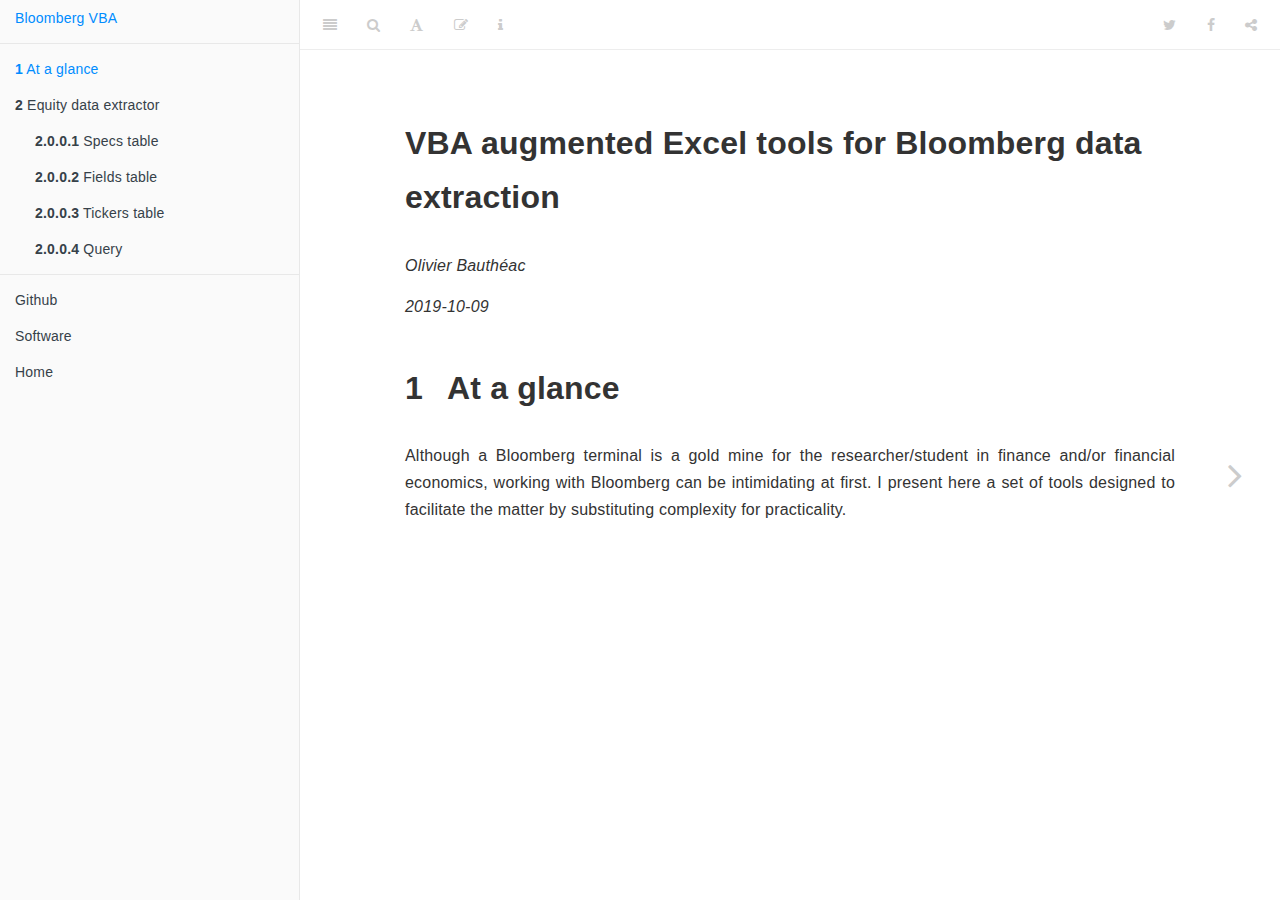
==== _book/index.html @ 390af97b "equity data extractor" ====
<!DOCTYPE html>
<html xmlns="http://www.w3.org/1999/xhtml" lang="" xml:lang="">
<head>

  <meta charset="utf-8" />
  <meta http-equiv="X-UA-Compatible" content="IE=edge" />
  <title>VBA augmented Excel tools for Bloomberg data extraction</title>
  <meta name="description" content="fintech" />
  <meta name="generator" content="bookdown 0.14 and GitBook 2.6.7" />

  <meta property="og:title" content="VBA augmented Excel tools for Bloomberg data extraction" />
  <meta property="og:type" content="book" />
  
  
  <meta property="og:description" content="fintech" />
  <meta name="github-repo" content="bautheac/BloombergVBA" />

  <meta name="twitter:card" content="summary" />
  <meta name="twitter:title" content="VBA augmented Excel tools for Bloomberg data extraction" />
  
  <meta name="twitter:description" content="fintech" />
  

<meta name="author" content="Olivier Bauthéac" />


<meta name="date" content="2019-10-09" />

  <meta name="viewport" content="width=device-width, initial-scale=1" />
  <meta name="apple-mobile-web-app-capable" content="yes" />
  <meta name="apple-mobile-web-app-status-bar-style" content="black" />
  
  

<link rel="next" href="equity-data-extractor.html"/>
<script src="book_assets/jquery-2.2.3/jquery.min.js"></script>
<link href="book_assets/gitbook-2.6.7/css/style.css" rel="stylesheet" />
<link href="book_assets/gitbook-2.6.7/css/plugin-table.css" rel="stylesheet" />
<link href="book_assets/gitbook-2.6.7/css/plugin-bookdown.css" rel="stylesheet" />
<link href="book_assets/gitbook-2.6.7/css/plugin-highlight.css" rel="stylesheet" />
<link href="book_assets/gitbook-2.6.7/css/plugin-search.css" rel="stylesheet" />
<link href="book_assets/gitbook-2.6.7/css/plugin-fontsettings.css" rel="stylesheet" />
<link href="book_assets/gitbook-2.6.7/css/plugin-clipboard.css" rel="stylesheet" />












<link rel="stylesheet" href="style.css" type="text/css" />
</head>

<body>



  <div class="book without-animation with-summary font-size-2 font-family-1" data-basepath=".">

    <div class="book-summary">
      <nav role="navigation">

<ul class="summary">
<li><a href="./">Bloomberg VBA</a></li>

<li class="divider"></li>
<li class="chapter" data-level="1" data-path="index.html"><a href="index.html"><i class="fa fa-check"></i><b>1</b> At a glance</a></li>
<li class="chapter" data-level="2" data-path="equity-data-extractor.html"><a href="equity-data-extractor.html"><i class="fa fa-check"></i><b>2</b> Equity data extractor</a><ul>
<li class="chapter" data-level="2.0.0.1" data-path="equity-data-extractor.html"><a href="equity-data-extractor.html#specs-table"><i class="fa fa-check"></i><b>2.0.0.1</b> Specs table</a></li>
<li class="chapter" data-level="2.0.0.2" data-path="equity-data-extractor.html"><a href="equity-data-extractor.html#fields-table"><i class="fa fa-check"></i><b>2.0.0.2</b> Fields table</a></li>
<li class="chapter" data-level="2.0.0.3" data-path="equity-data-extractor.html"><a href="equity-data-extractor.html#tickers-table"><i class="fa fa-check"></i><b>2.0.0.3</b> Tickers table</a></li>
<li class="chapter" data-level="2.0.0.4" data-path="equity-data-extractor.html"><a href="equity-data-extractor.html#query"><i class="fa fa-check"></i><b>2.0.0.4</b> Query</a></li>
</ul></li>
<li class="divider"></li>
<li><a href="https://github.com/bautheac/BloombergVBA">Github</a></li>
<li><a href="http://bautheac.com/software.html">Software</a></li>
<li><a href="http://bautheac.com/index.html">Home</a></li>

</ul>

      </nav>
    </div>

    <div class="book-body">
      <div class="body-inner">
        <div class="book-header" role="navigation">
          <h1>
            <i class="fa fa-circle-o-notch fa-spin"></i><a href="./">VBA augmented Excel tools for Bloomberg data extraction</a>
          </h1>
        </div>

        <div class="page-wrapper" tabindex="-1" role="main">
          <div class="page-inner">

            <section class="normal" id="section-">
<div id="header">
<h1 class="title">VBA augmented Excel tools for Bloomberg data extraction</h1>
<p class="author"><em>Olivier Bauthéac</em></p>
<p class="date"><em>2019-10-09</em></p>
</div>
<div id="at-a-glance" class="section level1">
<h1><span class="header-section-number">1</span> At a glance</h1>
<p>Although a Bloomberg terminal is a gold mine for the researcher/student in finance and/or financial economics, working with Bloomberg can be intimidating at first. I present here a set of tools designed to facilitate the matter by substituting complexity for practicality.</p>

</div>
<div id="disqus_thread"></div>
<script>
(function() { // DON'T EDIT BELOW THIS LINE
var d = document, s = d.createElement('script');
s.src = '//bautheac.disqus.com/embed.js';
s.setAttribute('data-timestamp', +new Date());
(d.head || d.body).appendChild(s);
})();
</script>
<noscript>Please enable JavaScript to view the
<a href="https://disqus.com/?ref_noscript">
  comments powered by Disqus.</a></noscript>
            </section>

          </div>
        </div>
      </div>

<a href="equity-data-extractor.html" class="navigation navigation-next navigation-unique" aria-label="Next page"><i class="fa fa-angle-right"></i></a>
    </div>
  </div>
<script src="book_assets/gitbook-2.6.7/js/app.min.js"></script>
<script src="book_assets/gitbook-2.6.7/js/lunr.js"></script>
<script src="book_assets/gitbook-2.6.7/js/clipboard.min.js"></script>
<script src="book_assets/gitbook-2.6.7/js/plugin-search.js"></script>
<script src="book_assets/gitbook-2.6.7/js/plugin-sharing.js"></script>
<script src="book_assets/gitbook-2.6.7/js/plugin-fontsettings.js"></script>
<script src="book_assets/gitbook-2.6.7/js/plugin-bookdown.js"></script>
<script src="book_assets/gitbook-2.6.7/js/jquery.highlight.js"></script>
<script src="book_assets/gitbook-2.6.7/js/plugin-clipboard.js"></script>
<script>
gitbook.require(["gitbook"], function(gitbook) {
gitbook.start({
"sharing": {
"github": false,
"facebook": true,
"twitter": true,
"google": false,
"linkedin": false,
"weibo": false,
"instapaper": false,
"vk": false,
"all": ["facebook", "google", "twitter", "linkedin", "weibo", "instapaper"]
},
"fontsettings": {
"theme": "white",
"family": "sans",
"size": 2
},
"edit": {
"link": "https://github.com/bautheac/MLWorkshop/edit/master/index.rmd",
"text": "Edit"
},
"history": {
"link": null,
"text": null
},
"download": null,
"toc": {
"collapse": "subsection"
}
});
});
</script>

</body>

</html>
---- _book/book_assets/gitbook-2.6.7/css/style.css ----
/*! normalize.css v2.1.0 | MIT License | git.io/normalize */img,legend{border:0}*,.fa{-webkit-font-smoothing:antialiased}.fa-ul>li,sub,sup{position:relative}.book .book-body .page-wrapper .page-inner section.normal hr:after,.book-langs-index .inner .languages:after,.buttons:after,.dropdown-menu .buttons:after{clear:both}body,html{-ms-text-size-adjust:100%;-webkit-text-size-adjust:100%}article,aside,details,figcaption,figure,footer,header,hgroup,main,nav,section,summary{display:block}audio,canvas,video{display:inline-block}.hidden,[hidden]{display:none}audio:not([controls]){display:none;height:0}html{font-family:sans-serif}body,figure{margin:0}a:focus{outline:dotted thin}a:active,a:hover{outline:0}h1{font-size:2em;margin:.67em 0}abbr[title]{border-bottom:1px dotted}b,strong{font-weight:700}dfn{font-style:italic}hr{-moz-box-sizing:content-box;box-sizing:content-box;height:0}mark{background:#ff0;color:#000}code,kbd,pre,samp{font-family:monospace,serif;font-size:1em}pre{white-space:pre-wrap}q{quotes:"\201C" "\201D" "\2018" "\2019"}small{font-size:80%}sub,sup{font-size:75%;line-height:0;vertical-align:baseline}sup{top:-.5em}sub{bottom:-.25em}svg:not(:root){overflow:hidden}fieldset{border:1px solid silver;margin:0 2px;padding:.35em .625em .75em}legend{padding:0}button,input,select,textarea{font-family:inherit;font-size:100%;margin:0}button,input{line-height:normal}button,select{text-transform:none}button,html input[type=button],input[type=reset],input[type=submit]{-webkit-appearance:button;cursor:pointer}button[disabled],html input[disabled]{cursor:default}input[type=checkbox],input[type=radio]{box-sizing:border-box;padding:0}input[type=search]{-webkit-appearance:textfield;-moz-box-sizing:content-box;-webkit-box-sizing:content-box;box-sizing:content-box}input[type=search]::-webkit-search-cancel-button{margin-right:10px;}button::-moz-focus-inner,input::-moz-focus-inner{border:0;padding:0}textarea{overflow:auto;vertical-align:top}table{border-collapse:collapse;border-spacing:0}/*!
 * Preboot v2
 *
 * Open sourced under MIT license by @mdo.
 * Some variables and mixins from Bootstrap (Apache 2 license).
 */.link-inherit,.link-inherit:focus,.link-inherit:hover{color:inherit}.fa,.fa-stack{display:inline-block}/*!
 *  Font Awesome 4.1.0 by @davegandy - http://fontawesome.io - @fontawesome
 *  License - http://fontawesome.io/license (Font: SIL OFL 1.1, CSS: MIT License)
 */@font-face{font-family:FontAwesome;src:url(./fontawesome/fontawesome-webfont.ttf?v=4.1.0) format('truetype');font-weight:400;font-style:normal}.fa{font-family:FontAwesome;font-style:normal;font-weight:400;line-height:1;-moz-osx-font-smoothing:grayscale}.book .book-header,.book .book-summary{font-family:"Helvetica Neue",Helvetica,Arial,sans-serif}.fa-lg{font-size:1.33333333em;line-height:.75em;vertical-align:-15%}.fa-2x{font-size:2em}.fa-3x{font-size:3em}.fa-4x{font-size:4em}.fa-5x{font-size:5em}.fa-fw{width:1.28571429em;text-align:center}.fa-ul{padding-left:0;margin-left:2.14285714em;list-style-type:none}.fa-li{position:absolute;left:-2.14285714em;width:2.14285714em;top:.14285714em;text-align:center}.fa-li.fa-lg{left:-1.85714286em}.fa-border{padding:.2em .25em .15em;border:.08em solid #eee;border-radius:.1em}.pull-right{float:right}.pull-left{float:left}.fa.pull-left{margin-right:.3em}.fa.pull-right{margin-left:.3em}.fa-spin{-webkit-animation:spin 2s infinite linear;-moz-animation:spin 2s infinite linear;-o-animation:spin 2s infinite linear;animation:spin 2s infinite linear}@-moz-keyframes spin{0%{-moz-transform:rotate(0)}100%{-moz-transform:rotate(359deg)}}@-webkit-keyframes spin{0%{-webkit-transform:rotate(0)}100%{-webkit-transform:rotate(359deg)}}@-o-keyframes spin{0%{-o-transform:rotate(0)}100%{-o-transform:rotate(359deg)}}@keyframes spin{0%{-webkit-transform:rotate(0);transform:rotate(0)}100%{-webkit-transform:rotate(359deg);transform:rotate(359deg)}}.fa-rotate-90{filter:progid:DXImageTransform.Microsoft.BasicImage(rotation=1);-webkit-transform:rotate(90deg);-moz-transform:rotate(90deg);-ms-transform:rotate(90deg);-o-transform:rotate(90deg);transform:rotate(90deg)}.fa-rotate-180{filter:progid:DXImageTransform.Microsoft.BasicImage(rotation=2);-webkit-transform:rotate(180deg);-moz-transform:rotate(180deg);-ms-transform:rotate(180deg);-o-transform:rotate(180deg);transform:rotate(180deg)}.fa-rotate-270{filter:progid:DXImageTransform.Microsoft.BasicImage(rotation=3);-webkit-transform:rotate(270deg);-moz-transform:rotate(270deg);-ms-transform:rotate(270deg);-o-transform:rotate(270deg);transform:rotate(270deg)}.fa-flip-horizontal{filter:progid:DXImageTransform.Microsoft.BasicImage(rotation=0, mirror=1);-webkit-transform:scale(-1,1);-moz-transform:scale(-1,1);-ms-transform:scale(-1,1);-o-transform:scale(-1,1);transform:scale(-1,1)}.fa-flip-vertical{filter:progid:DXImageTransform.Microsoft.BasicImage(rotation=2, mirror=1);-webkit-transform:scale(1,-1);-moz-transform:scale(1,-1);-ms-transform:scale(1,-1);-o-transform:scale(1,-1);transform:scale(1,-1)}.fa-stack{position:relative;width:2em;height:2em;line-height:2em;vertical-align:middle}.fa-stack-1x,.fa-stack-2x{position:absolute;left:0;width:100%;text-align:center}.fa-stack-1x{line-height:inherit}.fa-stack-2x{font-size:2em}.fa-inverse{color:#fff}.fa-glass:before{content:"\f000"}.fa-music:before{content:"\f001"}.fa-search:before{content:"\f002"}.fa-envelope-o:before{content:"\f003"}.fa-heart:before{content:"\f004"}.fa-star:before{content:"\f005"}.fa-star-o:before{content:"\f006"}.fa-user:before{content:"\f007"}.fa-film:before{content:"\f008"}.fa-th-large:before{content:"\f009"}.fa-th:before{content:"\f00a"}.fa-th-list:before{content:"\f00b"}.fa-check:before{content:"\f00c"}.fa-times:before{content:"\f00d"}.fa-search-plus:before{content:"\f00e"}.fa-search-minus:before{content:"\f010"}.fa-power-off:before{content:"\f011"}.fa-signal:before{content:"\f012"}.fa-cog:before,.fa-gear:before{content:"\f013"}.fa-trash-o:before{content:"\f014"}.fa-home:before{content:"\f015"}.fa-file-o:before{content:"\f016"}.fa-clock-o:before{content:"\f017"}.fa-road:before{content:"\f018"}.fa-download:before{content:"\f019"}.fa-arrow-circle-o-down:before{content:"\f01a"}.fa-arrow-circle-o-up:before{content:"\f01b"}.fa-inbox:before{content:"\f01c"}.fa-play-circle-o:before{content:"\f01d"}.fa-repeat:before,.fa-rotate-right:before{content:"\f01e"}.fa-refresh:before{content:"\f021"}.fa-list-alt:before{content:"\f022"}.fa-lock:before{content:"\f023"}.fa-flag:before{content:"\f024"}.fa-headphones:before{content:"\f025"}.fa-volume-off:before{content:"\f026"}.fa-volume-down:before{content:"\f027"}.fa-volume-up:before{content:"\f028"}.fa-qrcode:before{content:"\f029"}.fa-barcode:before{content:"\f02a"}.fa-tag:before{content:"\f02b"}.fa-tags:before{content:"\f02c"}.fa-book:before{content:"\f02d"}.fa-bookmark:before{content:"\f02e"}.fa-print:before{content:"\f02f"}.fa-camera:before{content:"\f030"}.fa-font:before{content:"\f031"}.fa-bold:before{content:"\f032"}.fa-italic:before{content:"\f033"}.fa-text-height:before{content:"\f034"}.fa-text-width:before{content:"\f035"}.fa-align-left:before{content:"\f036"}.fa-align-center:before{content:"\f037"}.fa-align-right:before{content:"\f038"}.fa-align-justify:before{content:"\f039"}.fa-list:before{content:"\f03a"}.fa-dedent:before,.fa-outdent:before{content:"\f03b"}.fa-indent:before{content:"\f03c"}.fa-video-camera:before{content:"\f03d"}.fa-image:before,.fa-photo:before,.fa-picture-o:before{content:"\f03e"}.fa-pencil:before{content:"\f040"}.fa-map-marker:before{content:"\f041"}.fa-adjust:before{content:"\f042"}.fa-tint:before{content:"\f043"}.fa-edit:before,.fa-pencil-square-o:before{content:"\f044"}.fa-share-square-o:before{content:"\f045"}.fa-check-square-o:before{content:"\f046"}.fa-arrows:before{content:"\f047"}.fa-step-backward:before{content:"\f048"}.fa-fast-backward:before{content:"\f049"}.fa-backward:before{content:"\f04a"}.fa-play:before{content:"\f04b"}.fa-pause:before{content:"\f04c"}.fa-stop:before{content:"\f04d"}.fa-forward:before{content:"\f04e"}.fa-fast-forward:before{content:"\f050"}.fa-step-forward:before{content:"\f051"}.fa-eject:before{content:"\f052"}.fa-chevron-left:before{content:"\f053"}.fa-chevron-right:before{content:"\f054"}.fa-plus-circle:before{content:"\f055"}.fa-minus-circle:before{content:"\f056"}.fa-times-circle:before{content:"\f057"}.fa-check-circle:before{content:"\f058"}.fa-question-circle:before{content:"\f059"}.fa-info-circle:before{content:"\f05a"}.fa-crosshairs:before{content:"\f05b"}.fa-times-circle-o:before{content:"\f05c"}.fa-check-circle-o:before{content:"\f05d"}.fa-ban:before{content:"\f05e"}.fa-arrow-left:before{content:"\f060"}.fa-arrow-right:before{content:"\f061"}.fa-arrow-up:before{content:"\f062"}.fa-arrow-down:before{content:"\f063"}.fa-mail-forward:before,.fa-share:before{content:"\f064"}.fa-expand:before{content:"\f065"}.fa-compress:before{content:"\f066"}.fa-plus:before{content:"\f067"}.fa-minus:before{content:"\f068"}.fa-asterisk:before{content:"\f069"}.fa-exclamation-circle:before{content:"\f06a"}.fa-gift:before{content:"\f06b"}.fa-leaf:before{content:"\f06c"}.fa-fire:before{content:"\f06d"}.fa-eye:before{content:"\f06e"}.fa-eye-slash:before{content:"\f070"}.fa-exclamation-triangle:before,.fa-warning:before{content:"\f071"}.fa-plane:before{content:"\f072"}.fa-calendar:before{content:"\f073"}.fa-random:before{content:"\f074"}.fa-comment:before{content:"\f075"}.fa-magnet:before{content:"\f076"}.fa-chevron-up:before{content:"\f077"}.fa-chevron-down:before{content:"\f078"}.fa-retweet:before{content:"\f079"}.fa-shopping-cart:before{content:"\f07a"}.fa-folder:before{content:"\f07b"}.fa-folder-open:before{content:"\f07c"}.fa-arrows-v:before{content:"\f07d"}.fa-arrows-h:before{content:"\f07e"}.fa-bar-chart-o:before{content:"\f080"}.fa-twitter-square:before{content:"\f081"}.fa-facebook-square:before{content:"\f082"}.fa-camera-retro:before{content:"\f083"}.fa-key:before{content:"\f084"}.fa-cogs:before,.fa-gears:before{content:"\f085"}.fa-comments:before{content:"\f086"}.fa-thumbs-o-up:before{content:"\f087"}.fa-thumbs-o-down:before{content:"\f088"}.fa-star-half:before{content:"\f089"}.fa-heart-o:before{content:"\f08a"}.fa-sign-out:before{content:"\f08b"}.fa-linkedin-square:before{content:"\f08c"}.fa-thumb-tack:before{content:"\f08d"}.fa-external-link:before{content:"\f08e"}.fa-sign-in:before{content:"\f090"}.fa-trophy:before{content:"\f091"}.fa-github-square:before{content:"\f092"}.fa-upload:before{content:"\f093"}.fa-lemon-o:before{content:"\f094"}.fa-phone:before{content:"\f095"}.fa-square-o:before{content:"\f096"}.fa-bookmark-o:before{content:"\f097"}.fa-phone-square:before{content:"\f098"}.fa-twitter:before{content:"\f099"}.fa-facebook:before{content:"\f09a"}.fa-github:before{content:"\f09b"}.fa-unlock:before{content:"\f09c"}.fa-credit-card:before{content:"\f09d"}.fa-rss:before{content:"\f09e"}.fa-hdd-o:before{content:"\f0a0"}.fa-bullhorn:before{content:"\f0a1"}.fa-bell:before{content:"\f0f3"}.fa-certificate:before{content:"\f0a3"}.fa-hand-o-right:before{content:"\f0a4"}.fa-hand-o-left:before{content:"\f0a5"}.fa-hand-o-up:before{content:"\f0a6"}.fa-hand-o-down:before{content:"\f0a7"}.fa-arrow-circle-left:before{content:"\f0a8"}.fa-arrow-circle-right:before{content:"\f0a9"}.fa-arrow-circle-up:before{content:"\f0aa"}.fa-arrow-circle-down:before{content:"\f0ab"}.fa-globe:before{content:"\f0ac"}.fa-wrench:before{content:"\f0ad"}.fa-tasks:before{content:"\f0ae"}.fa-filter:before{content:"\f0b0"}.fa-briefcase:before{content:"\f0b1"}.fa-arrows-alt:before{content:"\f0b2"}.fa-group:before,.fa-users:before{content:"\f0c0"}.fa-chain:before,.fa-link:before{content:"\f0c1"}.fa-cloud:before{content:"\f0c2"}.fa-flask:before{content:"\f0c3"}.fa-cut:before,.fa-scissors:before{content:"\f0c4"}.fa-copy:before,.fa-files-o:before{content:"\f0c5"}.fa-paperclip:before{content:"\f0c6"}.fa-floppy-o:before,.fa-save:before{content:"\f0c7"}.fa-square:before{content:"\f0c8"}.fa-bars:before,.fa-navicon:before,.fa-reorder:before{content:"\f0c9"}.fa-list-ul:before{content:"\f0ca"}.fa-list-ol:before{content:"\f0cb"}.fa-strikethrough:before{content:"\f0cc"}.fa-underline:before{content:"\f0cd"}.fa-table:before{content:"\f0ce"}.fa-magic:before{content:"\f0d0"}.fa-truck:before{content:"\f0d1"}.fa-pinterest:before{content:"\f0d2"}.fa-pinterest-square:before{content:"\f0d3"}.fa-google-plus-square:before{content:"\f0d4"}.fa-google-plus:before{content:"\f0d5"}.fa-money:before{content:"\f0d6"}.fa-caret-down:before{content:"\f0d7"}.fa-caret-up:before{content:"\f0d8"}.fa-caret-left:before{content:"\f0d9"}.fa-caret-right:before{content:"\f0da"}.fa-columns:before{content:"\f0db"}.fa-sort:before,.fa-unsorted:before{content:"\f0dc"}.fa-sort-desc:before,.fa-sort-down:before{content:"\f0dd"}.fa-sort-asc:before,.fa-sort-up:before{content:"\f0de"}.fa-envelope:before{content:"\f0e0"}.fa-linkedin:before{content:"\f0e1"}.fa-rotate-left:before,.fa-undo:before{content:"\f0e2"}.fa-gavel:before,.fa-legal:before{content:"\f0e3"}.fa-dashboard:before,.fa-tachometer:before{content:"\f0e4"}.fa-comment-o:before{content:"\f0e5"}.fa-comments-o:before{content:"\f0e6"}.fa-bolt:before,.fa-flash:before{content:"\f0e7"}.fa-sitemap:before{content:"\f0e8"}.fa-umbrella:before{content:"\f0e9"}.fa-clipboard:before,.fa-paste:before{content:"\f0ea"}.fa-lightbulb-o:before{content:"\f0eb"}.fa-exchange:before{content:"\f0ec"}.fa-cloud-download:before{content:"\f0ed"}.fa-cloud-upload:before{content:"\f0ee"}.fa-user-md:before{content:"\f0f0"}.fa-stethoscope:before{content:"\f0f1"}.fa-suitcase:before{content:"\f0f2"}.fa-bell-o:before{content:"\f0a2"}.fa-coffee:before{content:"\f0f4"}.fa-cutlery:before{content:"\f0f5"}.fa-file-text-o:before{content:"\f0f6"}.fa-building-o:before{content:"\f0f7"}.fa-hospital-o:before{content:"\f0f8"}.fa-ambulance:before{content:"\f0f9"}.fa-medkit:before{content:"\f0fa"}.fa-fighter-jet:before{content:"\f0fb"}.fa-beer:before{content:"\f0fc"}.fa-h-square:before{content:"\f0fd"}.fa-plus-square:before{content:"\f0fe"}.fa-angle-double-left:before{content:"\f100"}.fa-angle-double-right:before{content:"\f101"}.fa-angle-double-up:before{content:"\f102"}.fa-angle-double-down:before{content:"\f103"}.fa-angle-left:before{content:"\f104"}.fa-angle-right:before{content:"\f105"}.fa-angle-up:before{content:"\f106"}.fa-angle-down:before{content:"\f107"}.fa-desktop:before{content:"\f108"}.fa-laptop:before{content:"\f109"}.fa-tablet:before{content:"\f10a"}.fa-mobile-phone:before,.fa-mobile:before{content:"\f10b"}.fa-circle-o:before{content:"\f10c"}.fa-quote-left:before{content:"\f10d"}.fa-quote-right:before{content:"\f10e"}.fa-spinner:before{content:"\f110"}.fa-circle:before{content:"\f111"}.fa-mail-reply:before,.fa-reply:before{content:"\f112"}.fa-github-alt:before{content:"\f113"}.fa-folder-o:before{content:"\f114"}.fa-folder-open-o:before{content:"\f115"}.fa-smile-o:before{content:"\f118"}.fa-frown-o:before{content:"\f119"}.fa-meh-o:before{content:"\f11a"}.fa-gamepad:before{content:"\f11b"}.fa-keyboard-o:before{content:"\f11c"}.fa-flag-o:before{content:"\f11d"}.fa-flag-checkered:before{content:"\f11e"}.fa-terminal:before{content:"\f120"}.fa-code:before{content:"\f121"}.fa-mail-reply-all:before,.fa-reply-all:before{content:"\f122"}.fa-star-half-empty:before,.fa-star-half-full:before,.fa-star-half-o:before{content:"\f123"}.fa-location-arrow:before{content:"\f124"}.fa-crop:before{content:"\f125"}.fa-code-fork:before{content:"\f126"}.fa-chain-broken:before,.fa-unlink:before{content:"\f127"}.fa-question:before{content:"\f128"}.fa-info:before{content:"\f129"}.fa-exclamation:before{content:"\f12a"}.fa-superscript:before{content:"\f12b"}.fa-subscript:before{content:"\f12c"}.fa-eraser:before{content:"\f12d"}.fa-puzzle-piece:before{content:"\f12e"}.fa-microphone:before{content:"\f130"}.fa-microphone-slash:before{content:"\f131"}.fa-shield:before{content:"\f132"}.fa-calendar-o:before{content:"\f133"}.fa-fire-extinguisher:before{content:"\f134"}.fa-rocket:before{content:"\f135"}.fa-maxcdn:before{content:"\f136"}.fa-chevron-circle-left:before{content:"\f137"}.fa-chevron-circle-right:before{content:"\f138"}.fa-chevron-circle-up:before{content:"\f139"}.fa-chevron-circle-down:before{content:"\f13a"}.fa-html5:before{content:"\f13b"}.fa-css3:before{content:"\f13c"}.fa-anchor:before{content:"\f13d"}.fa-unlock-alt:before{content:"\f13e"}.fa-bullseye:before{content:"\f140"}.fa-ellipsis-h:before{content:"\f141"}.fa-ellipsis-v:before{content:"\f142"}.fa-rss-square:before{content:"\f143"}.fa-play-circle:before{content:"\f144"}.fa-ticket:before{content:"\f145"}.fa-minus-square:before{content:"\f146"}.fa-minus-square-o:before{content:"\f147"}.fa-level-up:before{content:"\f148"}.fa-level-down:before{content:"\f149"}.fa-check-square:before{content:"\f14a"}.fa-pencil-square:before{content:"\f14b"}.fa-external-link-square:before{content:"\f14c"}.fa-share-square:before{content:"\f14d"}.fa-compass:before{content:"\f14e"}.fa-caret-square-o-down:before,.fa-toggle-down:before{content:"\f150"}.fa-caret-square-o-up:before,.fa-toggle-up:before{content:"\f151"}.fa-caret-square-o-right:before,.fa-toggle-right:before{content:"\f152"}.fa-eur:before,.fa-euro:before{content:"\f153"}.fa-gbp:before{content:"\f154"}.fa-dollar:before,.fa-usd:before{content:"\f155"}.fa-inr:before,.fa-rupee:before{content:"\f156"}.fa-cny:before,.fa-jpy:before,.fa-rmb:before,.fa-yen:before{content:"\f157"}.fa-rouble:before,.fa-rub:before,.fa-ruble:before{content:"\f158"}.fa-krw:before,.fa-won:before{content:"\f159"}.fa-bitcoin:before,.fa-btc:before{content:"\f15a"}.fa-file:before{content:"\f15b"}.fa-file-text:before{content:"\f15c"}.fa-sort-alpha-asc:before{content:"\f15d"}.fa-sort-alpha-desc:before{content:"\f15e"}.fa-sort-amount-asc:before{content:"\f160"}.fa-sort-amount-desc:before{content:"\f161"}.fa-sort-numeric-asc:before{content:"\f162"}.fa-sort-numeric-desc:before{content:"\f163"}.fa-thumbs-up:before{content:"\f164"}.fa-thumbs-down:before{content:"\f165"}.fa-youtube-square:before{content:"\f166"}.fa-youtube:before{content:"\f167"}.fa-xing:before{content:"\f168"}.fa-xing-square:before{content:"\f169"}.fa-youtube-play:before{content:"\f16a"}.fa-dropbox:before{content:"\f16b"}.fa-stack-overflow:before{content:"\f16c"}.fa-instagram:before{content:"\f16d"}.fa-flickr:before{content:"\f16e"}.fa-adn:before{content:"\f170"}.fa-bitbucket:before{content:"\f171"}.fa-bitbucket-square:before{content:"\f172"}.fa-tumblr:before{content:"\f173"}.fa-tumblr-square:before{content:"\f174"}.fa-long-arrow-down:before{content:"\f175"}.fa-long-arrow-up:before{content:"\f176"}.fa-long-arrow-left:before{content:"\f177"}.fa-long-arrow-right:before{content:"\f178"}.fa-apple:before{content:"\f179"}.fa-windows:before{content:"\f17a"}.fa-android:before{content:"\f17b"}.fa-linux:before{content:"\f17c"}.fa-dribbble:before{content:"\f17d"}.fa-skype:before{content:"\f17e"}.fa-foursquare:before{content:"\f180"}.fa-trello:before{content:"\f181"}.fa-female:before{content:"\f182"}.fa-male:before{content:"\f183"}.fa-gittip:before{content:"\f184"}.fa-sun-o:before{content:"\f185"}.fa-moon-o:before{content:"\f186"}.fa-archive:before{content:"\f187"}.fa-bug:before{content:"\f188"}.fa-vk:before{content:"\f189"}.fa-weibo:before{content:"\f18a"}.fa-renren:before{content:"\f18b"}.fa-pagelines:before{content:"\f18c"}.fa-stack-exchange:before{content:"\f18d"}.fa-arrow-circle-o-right:before{content:"\f18e"}.fa-arrow-circle-o-left:before{content:"\f190"}.fa-caret-square-o-left:before,.fa-toggle-left:before{content:"\f191"}.fa-dot-circle-o:before{content:"\f192"}.fa-wheelchair:before{content:"\f193"}.fa-vimeo-square:before{content:"\f194"}.fa-try:before,.fa-turkish-lira:before{content:"\f195"}.fa-plus-square-o:before{content:"\f196"}.fa-space-shuttle:before{content:"\f197"}.fa-slack:before{content:"\f198"}.fa-envelope-square:before{content:"\f199"}.fa-wordpress:before{content:"\f19a"}.fa-openid:before{content:"\f19b"}.fa-bank:before,.fa-institution:before,.fa-university:before{content:"\f19c"}.fa-graduation-cap:before,.fa-mortar-board:before{content:"\f19d"}.fa-yahoo:before{content:"\f19e"}.fa-google:before{content:"\f1a0"}.fa-reddit:before{content:"\f1a1"}.fa-reddit-square:before{content:"\f1a2"}.fa-stumbleupon-circle:before{content:"\f1a3"}.fa-stumbleupon:before{content:"\f1a4"}.fa-delicious:before{content:"\f1a5"}.fa-digg:before{content:"\f1a6"}.fa-pied-piper-square:before,.fa-pied-piper:before{content:"\f1a7"}.fa-pied-piper-alt:before{content:"\f1a8"}.fa-drupal:before{content:"\f1a9"}.fa-joomla:before{content:"\f1aa"}.fa-language:before{content:"\f1ab"}.fa-fax:before{content:"\f1ac"}.fa-building:before{content:"\f1ad"}.fa-child:before{content:"\f1ae"}.fa-paw:before{content:"\f1b0"}.fa-spoon:before{content:"\f1b1"}.fa-cube:before{content:"\f1b2"}.fa-cubes:before{content:"\f1b3"}.fa-behance:before{content:"\f1b4"}.fa-behance-square:before{content:"\f1b5"}.fa-steam:before{content:"\f1b6"}.fa-steam-square:before{content:"\f1b7"}.fa-recycle:before{content:"\f1b8"}.fa-automobile:before,.fa-car:before{content:"\f1b9"}.fa-cab:before,.fa-taxi:before{content:"\f1ba"}.fa-tree:before{content:"\f1bb"}.fa-spotify:before{content:"\f1bc"}.fa-deviantart:before{content:"\f1bd"}.fa-soundcloud:before{content:"\f1be"}.fa-database:before{content:"\f1c0"}.fa-file-pdf-o:before{content:"\f1c1"}.fa-file-word-o:before{content:"\f1c2"}.fa-file-excel-o:before{content:"\f1c3"}.fa-file-powerpoint-o:before{content:"\f1c4"}.fa-file-image-o:before,.fa-file-photo-o:before,.fa-file-picture-o:before{content:"\f1c5"}.fa-file-archive-o:before,.fa-file-zip-o:before{content:"\f1c6"}.fa-file-audio-o:before,.fa-file-sound-o:before{content:"\f1c7"}.fa-file-movie-o:before,.fa-file-video-o:before{content:"\f1c8"}.fa-file-code-o:before{content:"\f1c9"}.fa-vine:before{content:"\f1ca"}.fa-codepen:before{content:"\f1cb"}.fa-jsfiddle:before{content:"\f1cc"}.fa-life-bouy:before,.fa-life-ring:before,.fa-life-saver:before,.fa-support:before{content:"\f1cd"}.fa-circle-o-notch:before{content:"\f1ce"}.fa-ra:before,.fa-rebel:before{content:"\f1d0"}.fa-empire:before,.fa-ge:before{content:"\f1d1"}.fa-git-square:before{content:"\f1d2"}.fa-git:before{content:"\f1d3"}.fa-hacker-news:before{content:"\f1d4"}.fa-tencent-weibo:before{content:"\f1d5"}.fa-qq:before{content:"\f1d6"}.fa-wechat:before,.fa-weixin:before{content:"\f1d7"}.fa-paper-plane:before,.fa-send:before{content:"\f1d8"}.fa-paper-plane-o:before,.fa-send-o:before{content:"\f1d9"}.fa-history:before{content:"\f1da"}.fa-circle-thin:before{content:"\f1db"}.fa-header:before{content:"\f1dc"}.fa-paragraph:before{content:"\f1dd"}.fa-sliders:before{content:"\f1de"}.fa-share-alt:before{content:"\f1e0"}.fa-share-alt-square:before{content:"\f1e1"}.fa-bomb:before{content:"\f1e2"}.book-langs-index{width:100%;height:100%;padding:40px 0;margin:0;overflow:auto}@media (max-width:600px){.book-langs-index{padding:0}}.book-langs-index .inner{max-width:600px;width:100%;margin:0 auto;padding:30px;background:#fff;border-radius:3px}.book-langs-index .inner h3{margin:0}.book-langs-index .inner .languages{list-style:none;padding:20px 30px;margin-top:20px;border-top:1px solid #eee}.book-langs-index .inner .languages:after,.book-langs-index .inner .languages:before{content:" ";display:table;line-height:0}.book-langs-index .inner .languages li{width:50%;float:left;padding:10px 5px;font-size:16px}@media (max-width:600px){.book-langs-index .inner .languages li{width:100%;max-width:100%}}.book .book-header{overflow:visible;height:50px;padding:0 8px;z-index:2;font-size:.85em;color:#7e888b;background:0 0}.book .book-header .btn{display:block;height:50px;padding:0 15px;border-bottom:none;color:#ccc;text-transform:uppercase;line-height:50px;-webkit-box-shadow:none!important;box-shadow:none!important;position:relative;font-size:14px}.book .book-header .btn:hover{position:relative;text-decoration:none;color:#444;background:0 0}.book .book-header h1{margin:0;font-size:20px;font-weight:200;text-align:center;line-height:50px;opacity:0;padding-left:200px;padding-right:200px;-webkit-transition:opacity .2s ease;-moz-transition:opacity .2s ease;-o-transition:opacity .2s ease;transition:opacity .2s ease;overflow:hidden;text-overflow:ellipsis;white-space:nowrap}.book .book-header h1 a,.book .book-header h1 a:hover{color:inherit;text-decoration:none}@media (max-width:1000px){.book .book-header h1{display:none}}.book .book-header h1 i{display:none}.book .book-header:hover h1{opacity:1}.book.is-loading .book-header h1 i{display:inline-block}.book.is-loading .book-header h1 a{display:none}.dropdown{position:relative}.dropdown-menu{position:absolute;top:100%;left:0;z-index:100;display:none;float:left;min-width:160px;padding:0;margin:2px 0 0;list-style:none;font-size:14px;background-color:#fafafa;border:1px solid rgba(0,0,0,.07);border-radius:1px;-webkit-box-shadow:0 6px 12px rgba(0,0,0,.175);box-shadow:0 6px 12px rgba(0,0,0,.175);background-clip:padding-box}.dropdown-menu.open{display:block}.dropdown-menu.dropdown-left{left:auto;right:4%}.dropdown-menu.dropdown-left .dropdown-caret{right:14px;left:auto}.dropdown-menu .dropdown-caret{position:absolute;top:-8px;left:14px;width:18px;height:10px;float:left;overflow:hidden}.dropdown-menu .dropdown-caret .caret-inner,.dropdown-menu .dropdown-caret .caret-outer{display:inline-block;top:0;border-left:9px solid transparent;border-right:9px solid transparent;position:absolute}.dropdown-menu .dropdown-caret .caret-outer{border-bottom:9px solid rgba(0,0,0,.1);height:auto;left:0;width:auto;margin-left:-1px}.dropdown-menu .dropdown-caret .caret-inner{margin-top:-1px;top:1px;border-bottom:9px solid #fafafa}.dropdown-menu .buttons{border-bottom:1px solid rgba(0,0,0,.07)}.dropdown-menu .buttons:after,.dropdown-menu .buttons:before{content:" ";display:table;line-height:0}.dropdown-menu .buttons:last-child{border-bottom:none}.dropdown-menu .buttons .button{border:0;background-color:transparent;color:#a6a6a6;width:100%;text-align:center;float:left;line-height:1.42857143;padding:8px 4px}.alert,.dropdown-menu .buttons .button:hover{color:#444}.dropdown-menu .buttons .button:focus,.dropdown-menu .buttons .button:hover{outline:0}.dropdown-menu .buttons .button.size-2{width:50%}.dropdown-menu .buttons .button.size-3{width:33%}.alert{padding:15px;margin-bottom:20px;background:#eee;border-bottom:5px solid #ddd}.alert-success{background:#dff0d8;border-color:#d6e9c6;color:#3c763d}.alert-info{background:#d9edf7;border-color:#bce8f1;color:#31708f}.alert-danger{background:#f2dede;border-color:#ebccd1;color:#a94442}.alert-warning{background:#fcf8e3;border-color:#faebcc;color:#8a6d3b}.book .book-summary{position:absolute;top:0;left:-300px;bottom:0;z-index:1;width:300px;color:#364149;background:#fafafa;border-right:1px solid rgba(0,0,0,.07);-webkit-transition:left 250ms ease;-moz-transition:left 250ms ease;-o-transition:left 250ms ease;transition:left 250ms ease}.book .book-summary ul.summary{position:absolute;top:0;left:0;right:0;bottom:0;overflow-y:auto;list-style:none;margin:0;padding:0;-webkit-transition:top .5s ease;-moz-transition:top .5s ease;-o-transition:top .5s ease;transition:top .5s ease}.book .book-summary ul.summary li{list-style:none}.book .book-summary ul.summary li.divider{height:1px;margin:7px 0;overflow:hidden;background:rgba(0,0,0,.07)}.book .book-summary ul.summary li i.fa-check{display:none;position:absolute;right:9px;top:16px;font-size:9px;color:#3c3}.book .book-summary ul.summary li.done>a{color:#364149;font-weight:400}.book .book-summary ul.summary li.done>a i{display:inline}.book .book-summary ul.summary li a,.book .book-summary ul.summary li span{display:block;padding:10px 15px;border-bottom:none;color:#364149;background:0 0;text-overflow:ellipsis;overflow:hidden;white-space:nowrap;position:relative}.book .book-summary ul.summary li span{cursor:not-allowed;opacity:.3;filter:alpha(opacity=30)}.book .book-summary ul.summary li a:hover,.book .book-summary ul.summary li.active>a{color:#008cff;background:0 0;text-decoration:none}.book .book-summary ul.summary li ul{padding-left:20px}@media (max-width:600px){.book .book-summary{width:calc(100% - 60px);bottom:0;left:-100%}}.book.with-summary .book-summary{left:0}.book.without-animation .book-summary{-webkit-transition:none!important;-moz-transition:none!important;-o-transition:none!important;transition:none!important}.book{position:relative;width:100%;height:100%}.book .book-body,.book .book-body .body-inner{position:absolute;top:0;left:0;overflow-y:auto;bottom:0;right:0}.book .book-body{color:#000;background:#fff;-webkit-transition:left 250ms ease;-moz-transition:left 250ms ease;-o-transition:left 250ms ease;transition:left 250ms ease}.book .book-body .page-wrapper{position:relative;outline:0}.book .book-body .page-wrapper .page-inner{max-width:800px;margin:0 auto;padding:20px 0 40px}.book .book-body .page-wrapper .page-inner section{margin:0;padding:5px 15px;background:#fff;border-radius:2px;line-height:1.7;font-size:1.6rem}.book .book-body .page-wrapper .page-inner .btn-group .btn{border-radius:0;background:#eee;border:0}@media (max-width:1240px){.book .book-body{-webkit-transition:-webkit-transform 250ms ease;-moz-transition:-moz-transform 250ms ease;-o-transition:-o-transform 250ms ease;transition:transform 250ms ease;padding-bottom:20px}.book .book-body .body-inner{position:static;min-height:calc(100% - 50px)}}@media (min-width:600px){.book.with-summary .book-body{left:300px}}@media (max-width:600px){.book.with-summary{overflow:hidden}.book.with-summary .book-body{-webkit-transform:translate(calc(100% - 60px),0);-moz-transform:translate(calc(100% - 60px),0);-ms-transform:translate(calc(100% - 60px),0);-o-transform:translate(calc(100% - 60px),0);transform:translate(calc(100% - 60px),0)}}.book.without-animation .book-body{-webkit-transition:none!important;-moz-transition:none!important;-o-transition:none!important;transition:none!important}.buttons:after,.buttons:before{content:" ";display:table;line-height:0}.button{border:0;background:#eee;color:#666;width:100%;text-align:center;float:left;line-height:1.42857143;padding:8px 4px}.button:hover{color:#444}.button:focus,.button:hover{outline:0}.button.size-2{width:50%}.button.size-3{width:33%}.book .book-body .page-wrapper .page-inner section{display:none}.book .book-body .page-wrapper .page-inner section.normal{display:block;word-wrap:break-word;overflow:hidden;color:#333;line-height:1.7;text-size-adjust:100%;-ms-text-size-adjust:100%;-webkit-text-size-adjust:100%;-moz-text-size-adjust:100%}.book .book-body .page-wrapper .page-inner section.normal *{box-sizing:border-box;-webkit-box-sizing:border-box;}.book .book-body .page-wrapper .page-inner section.normal>:first-child{margin-top:0!important}.book .book-body .page-wrapper .page-inner section.normal>:last-child{margin-bottom:0!important}.book .book-body .page-wrapper .page-inner section.normal blockquote,.book .book-body .page-wrapper .page-inner section.normal code,.book .book-body .page-wrapper .page-inner section.normal figure,.book .book-body .page-wrapper .page-inner section.normal img,.book .book-body .page-wrapper .page-inner section.normal pre,.book .book-body .page-wrapper .page-inner section.normal table,.book .book-body .page-wrapper .page-inner section.normal tr{page-break-inside:avoid}.book .book-body .page-wrapper .page-inner section.normal h2,.book .book-body .page-wrapper .page-inner section.normal h3,.book .book-body .page-wrapper .page-inner section.normal h4,.book .book-body .page-wrapper .page-inner section.normal h5,.book .book-body .page-wrapper .page-inner section.normal p{orphans:3;widows:3}.book .book-body .page-wrapper .page-inner section.normal h1,.book .book-body .page-wrapper .page-inner section.normal h2,.book .book-body .page-wrapper .page-inner section.normal h3,.book .book-body .page-wrapper .page-inner section.normal h4,.book .book-body .page-wrapper .page-inner section.normal h5{page-break-after:avoid}.book .book-body .page-wrapper .page-inner section.normal b,.book .book-body .page-wrapper .page-inner section.normal strong{font-weight:700}.book .book-body .page-wrapper .page-inner section.normal em{font-style:italic}.book .book-body .page-wrapper .page-inner section.normal blockquote,.book .book-body .page-wrapper .page-inner section.normal dl,.book .book-body .page-wrapper .page-inner section.normal ol,.book .book-body .page-wrapper .page-inner section.normal p,.book .book-body .page-wrapper .page-inner section.normal table,.book .book-body .page-wrapper .page-inner section.normal ul{margin-top:0;margin-bottom:.85em}.book .book-body .page-wrapper .page-inner section.normal a{color:#4183c4;text-decoration:none;background:0 0}.book .book-body .page-wrapper .page-inner section.normal a:active,.book .book-body .page-wrapper .page-inner section.normal a:focus,.book .book-body .page-wrapper .page-inner section.normal a:hover{outline:0;text-decoration:underline}.book .book-body .page-wrapper .page-inner section.normal img{border:0;max-width:100%}.book .book-body .page-wrapper .page-inner section.normal hr{height:4px;padding:0;margin:1.7em 0;overflow:hidden;background-color:#e7e7e7;border:none}.book .book-body .page-wrapper .page-inner section.normal hr:after,.book .book-body .page-wrapper .page-inner section.normal hr:before{display:table;content:" "}.book .book-body .page-wrapper .page-inner section.normal h1,.book .book-body .page-wrapper .page-inner section.normal h2,.book .book-body .page-wrapper .page-inner section.normal h3,.book .book-body .page-wrapper .page-inner section.normal h4,.book .book-body .page-wrapper .page-inner section.normal h5,.book .book-body .page-wrapper .page-inner section.normal h6{margin-top:1.275em;margin-bottom:.85em;}.book .book-body .page-wrapper .page-inner section.normal h1{font-size:2em}.book .book-body .page-wrapper .page-inner section.normal h2{font-size:1.75em}.book .book-body .page-wrapper .page-inner section.normal h3{font-size:1.5em}.book .book-body .page-wrapper .page-inner section.normal h4{font-size:1.25em}.book .book-body .page-wrapper .page-inner section.normal h5{font-size:1em}.book .book-body .page-wrapper .page-inner section.normal h6{font-size:1em;color:#777}.book .book-body .page-wrapper .page-inner section.normal code,.book .book-body .page-wrapper .page-inner section.normal pre{font-family:Consolas,"Liberation Mono",Menlo,Courier,monospace;direction:ltr;border:none;color:inherit}.book .book-body .page-wrapper .page-inner section.normal pre{overflow:auto;word-wrap:normal;margin:0 0 1.275em;padding:.85em 1em;background:#f7f7f7}.book .book-body .page-wrapper .page-inner section.normal pre>code{display:inline;max-width:initial;padding:0;margin:0;overflow:initial;line-height:inherit;font-size:.85em;white-space:pre;background:0 0}.book .book-body .page-wrapper .page-inner section.normal pre>code:after,.book .book-body .page-wrapper .page-inner section.normal pre>code:before{content:normal}.book .book-body .page-wrapper .page-inner section.normal code{padding:.2em;margin:0;font-size:.85em;background-color:#f7f7f7}.book .book-body .page-wrapper .page-inner section.normal code:after,.book .book-body .page-wrapper .page-inner section.normal code:before{letter-spacing:-.2em;content:"\00a0"}.book .book-body .page-wrapper .page-inner section.normal ol,.book .book-body .page-wrapper .page-inner section.normal ul{padding:0 0 0 2em;margin:0 0 .85em}.book .book-body .page-wrapper .page-inner section.normal ol ol,.book .book-body .page-wrapper .page-inner section.normal ol ul,.book .book-body .page-wrapper .page-inner section.normal ul ol,.book .book-body .page-wrapper .page-inner section.normal ul ul{margin-top:0;margin-bottom:0}.book .book-body .page-wrapper .page-inner section.normal ol ol{list-style-type:lower-roman}.book .book-body .page-wrapper .page-inner section.normal blockquote{margin:0 0 .85em;padding:0 15px;opacity:0.75;border-left:4px solid #dcdcdc}.book .book-body .page-wrapper .page-inner section.normal blockquote:first-child{margin-top:0}.book .book-body .page-wrapper .page-inner section.normal blockquote:last-child{margin-bottom:0}.book .book-body .page-wrapper .page-inner section.normal dl{padding:0}.book .book-body .page-wrapper .page-inner section.normal dl dt{padding:0;margin-top:.85em;font-style:italic;font-weight:700}.book .book-body .page-wrapper .page-inner section.normal dl dd{padding:0 .85em;margin-bottom:.85em}.book .book-body .page-wrapper .page-inner section.normal dd{margin-left:0}.book .book-body .page-wrapper .page-inner section.normal .glossary-term{cursor:help;text-decoration:underline}.book .book-body .navigation{position:absolute;top:50px;bottom:0;margin:0;max-width:150px;min-width:90px;display:flex;justify-content:center;align-content:center;flex-direction:column;font-size:40px;color:#ccc;text-align:center;-webkit-transition:all 350ms ease;-moz-transition:all 350ms ease;-o-transition:all 350ms ease;transition:all 350ms ease}.book .book-body .navigation:hover{text-decoration:none;color:#444}.book .book-body .navigation.navigation-next{right:0}.book .book-body .navigation.navigation-prev{left:0}@media (max-width:1240px){.book .book-body .navigation{position:static;top:auto;max-width:50%;width:50%;display:inline-block;float:left}.book .book-body .navigation.navigation-unique{max-width:100%;width:100%}}.book .book-body .page-wrapper .page-inner section.glossary{margin-bottom:40px}.book .book-body .page-wrapper .page-inner section.glossary h2 a,.book .book-body .page-wrapper .page-inner section.glossary h2 a:hover{color:inherit;text-decoration:none}.book .book-body .page-wrapper .page-inner section.glossary .glossary-index{list-style:none;margin:0;padding:0}.book .book-body .page-wrapper .page-inner section.glossary .glossary-index li{display:inline;margin:0 8px;white-space:nowrap}*{-webkit-box-sizing:border-box;-moz-box-sizing:border-box;box-sizing:border-box;-webkit-overflow-scrolling:touch;-webkit-tap-highlight-color:transparent;-webkit-text-size-adjust:none;-webkit-touch-callout:none}a{text-decoration:none}body,html{height:100%}html{font-size:62.5%}body{text-rendering:optimizeLegibility;font-smoothing:antialiased;font-family:"Helvetica Neue",Helvetica,Arial,sans-serif;font-size:14px;letter-spacing:.2px;text-size-adjust:100%}
.book .book-summary ul.summary li a span {display:inline;padding:initial;overflow:visible;cursor:auto;opacity:1;}
---- _book/book_assets/gitbook-2.6.7/css/plugin-table.css ----
.book .book-body .page-wrapper .page-inner section.normal table{display:table;width:100%;border-collapse:collapse;border-spacing:0;overflow:auto}.book .book-body .page-wrapper .page-inner section.normal table td,.book .book-body .page-wrapper .page-inner section.normal table th{padding:6px 13px;border:1px solid #ddd}.book .book-body .page-wrapper .page-inner section.normal table tr{background-color:#fff;border-top:1px solid #ccc}.book .book-body .page-wrapper .page-inner section.normal table tr:nth-child(2n){background-color:#f8f8f8}.book .book-body .page-wrapper .page-inner section.normal table th{font-weight:700}
---- _book/book_assets/gitbook-2.6.7/css/plugin-bookdown.css ----
.book .book-header h1 {
  padding-left: 20px;
  padding-right: 20px;
}
.book .book-header.fixed {
  position: fixed;
  right: 0;
  top: 0;
  left: 0;
  border-bottom: 1px solid rgba(0,0,0,.07);
}
span.search-highlight {
  background-color: #ffff88;
}
@media (min-width: 600px) {
  .book.with-summary .book-header.fixed {
    left: 300px;
  }
}
@media (max-width: 1240px) {
  .book .book-body.fixed {
    top: 50px;
  }
  .book .book-body.fixed .body-inner {
    top: auto;
  }
}
@media (max-width: 600px) {
  .book.with-summary .book-header.fixed {
    left: calc(100% - 60px);
    min-width: 300px;
  }
  .book.with-summary .book-body {
    transform: none;
    left: calc(100% - 60px);
    min-width: 300px;
  }
  .book .book-body.fixed {
    top: 0;
  }
}

.book .book-body.fixed .body-inner {
  top: 50px;
}
.book .book-body .page-wrapper .page-inner section.normal sub, .book .book-body .page-wrapper .page-inner section.normal sup {
  font-size: 85%;
}

@media print {
  .book .book-summary, .book .book-body .book-header, .fa {
    display: none !important;
  }
  .book .book-body.fixed {
    left: 0px;
  }
  .book .book-body,.book .book-body .body-inner, .book.with-summary {
    overflow: visible !important;
  }
}
.kable_wrapper {
  border-spacing: 20px 0;
  border-collapse: separate;
  border: none;
  margin: auto;
}
.kable_wrapper > tbody > tr > td {
  vertical-align: top;
}
.book .book-body .page-wrapper .page-inner section.normal table tr.header {
  border-top-width: 2px;
}
.book .book-body .page-wrapper .page-inner section.normal table tr:last-child td {
  border-bottom-width: 2px;
}
.book .book-body .page-wrapper .page-inner section.normal table td, .book .book-body .page-wrapper .page-inner section.normal table th {
  border-left: none;
  border-right: none;
}
.book .book-body .page-wrapper .page-inner section.normal table.kable_wrapper > tbody > tr, .book .book-body .page-wrapper .page-inner section.normal table.kable_wrapper > tbody > tr > td {
  border-top: none;
}
.book .book-body .page-wrapper .page-inner section.normal table.kable_wrapper > tbody > tr:last-child > td {
    border-bottom: none;
}

div.theorem, div.lemma, div.corollary, div.proposition, div.conjecture {
  font-style: italic;
}
span.theorem, span.lemma, span.corollary, span.proposition, span.conjecture {
  font-style: normal;
}
div.proof:after {
  content: "\25a2";
  float: right;
}
.header-section-number {
  padding-right: .5em;
}
---- _book/book_assets/gitbook-2.6.7/css/plugin-highlight.css ----
.book .book-body .page-wrapper .page-inner section.normal pre,
.book .book-body .page-wrapper .page-inner section.normal code {
  /* http://jmblog.github.com/color-themes-for-google-code-highlightjs */
  /* Tomorrow Comment */
  /* Tomorrow Red */
  /* Tomorrow Orange */
  /* Tomorrow Yellow */
  /* Tomorrow Green */
  /* Tomorrow Aqua */
  /* Tomorrow Blue */
  /* Tomorrow Purple */
}
.book .book-body .page-wrapper .page-inner section.normal pre .hljs-comment,
.book .book-body .page-wrapper .page-inner section.normal code .hljs-comment,
.book .book-body .page-wrapper .page-inner section.normal pre .hljs-title,
.book .book-body .page-wrapper .page-inner section.normal code .hljs-title {
  color: #8e908c;
}
.book .book-body .page-wrapper .page-inner section.normal pre .hljs-variable,
.book .book-body .page-wrapper .page-inner section.normal code .hljs-variable,
.book .book-body .page-wrapper .page-inner section.normal pre .hljs-attribute,
.book .book-body .page-wrapper .page-inner section.normal code .hljs-attribute,
.book .book-body .page-wrapper .page-inner section.normal pre .hljs-tag,
.book .book-body .page-wrapper .page-inner section.normal code .hljs-tag,
.book .book-body .page-wrapper .page-inner section.normal pre .hljs-regexp,
.book .book-body .page-wrapper .page-inner section.normal code .hljs-regexp,
.book .book-body .page-wrapper .page-inner section.normal pre .ruby .hljs-constant,
.book .book-body .page-wrapper .page-inner section.normal code .ruby .hljs-constant,
.book .book-body .page-wrapper .page-inner section.normal pre .xml .hljs-tag .hljs-title,
.book .book-body .page-wrapper .page-inner section.normal code .xml .hljs-tag .hljs-title,
.book .book-body .page-wrapper .page-inner section.normal pre .xml .hljs-pi,
.book .book-body .page-wrapper .page-inner section.normal code .xml .hljs-pi,
.book .book-body .page-wrapper .page-inner section.normal pre .xml .hljs-doctype,
.book .book-body .page-wrapper .page-inner section.normal code .xml .hljs-doctype,
.book .book-body .page-wrapper .page-inner section.normal pre .html .hljs-doctype,
.book .book-body .page-wrapper .page-inner section.normal code .html .hljs-doctype,
.book .book-body .page-wrapper .page-inner section.normal pre .css .hljs-id,
.book .book-body .page-wrapper .page-inner section.normal code .css .hljs-id,
.book .book-body .page-wrapper .page-inner section.normal pre .css .hljs-class,
.book .book-body .page-wrapper .page-inner section.normal code .css .hljs-class,
.book .book-body .page-wrapper .page-inner section.normal pre .css .hljs-pseudo,
.book .book-body .page-wrapper .page-inner section.normal code .css .hljs-pseudo {
  color: #c82829;
}
.book .book-body .page-wrapper .page-inner section.normal pre .hljs-number,
.book .book-body .page-wrapper .page-inner section.normal code .hljs-number,
.book .book-body .page-wrapper .page-inner section.normal pre .hljs-preprocessor,
.book .book-body .page-wrapper .page-inner section.normal code .hljs-preprocessor,
.book .book-body .page-wrapper .page-inner section.normal pre .hljs-pragma,
.book .book-body .page-wrapper .page-inner section.normal code .hljs-pragma,
.book .book-body .page-wrapper .page-inner section.normal pre .hljs-built_in,
.book .book-body .page-wrapper .page-inner section.normal code .hljs-built_in,
.book .book-body .page-wrapper .page-inner section.normal pre .hljs-literal,
.book .book-body .page-wrapper .page-inner section.normal code .hljs-literal,
.book .book-body .page-wrapper .page-inner section.normal pre .hljs-params,
.book .book-body .page-wrapper .page-inner section.normal code .hljs-params,
.book .book-body .page-wrapper .page-inner section.normal pre .hljs-constant,
.book .book-body .page-wrapper .page-inner section.normal code .hljs-constant {
  color: #f5871f;
}
.book .book-body .page-wrapper .page-inner section.normal pre .ruby .hljs-class .hljs-title,
.book .book-body .page-wrapper .page-inner section.normal code .ruby .hljs-class .hljs-title,
.book .book-body .page-wrapper .page-inner section.normal pre .css .hljs-rules .hljs-attribute,
.book .book-body .page-wrapper .page-inner section.normal code .css .hljs-rules .hljs-attribute {
  color: #eab700;
}
.book .book-body .page-wrapper .page-inner section.normal pre .hljs-string,
.book .book-body .page-wrapper .page-inner section.normal code .hljs-string,
.book .book-body .page-wrapper .page-inner section.normal pre .hljs-value,
.book .book-body .page-wrapper .page-inner section.normal code .hljs-value,
.book .book-body .page-wrapper .page-inner section.normal pre .hljs-inheritance,
.book .book-body .page-wrapper .page-inner section.normal code .hljs-inheritance,
.book .book-body .page-wrapper .page-inner section.normal pre .hljs-header,
.book .book-body .page-wrapper .page-inner section.normal code .hljs-header,
.book .book-body .page-wrapper .page-inner section.normal pre .ruby .hljs-symbol,
.book .book-body .page-wrapper .page-inner section.normal code .ruby .hljs-symbol,
.book .book-body .page-wrapper .page-inner section.normal pre .xml .hljs-cdata,
.book .book-body .page-wrapper .page-inner section.normal code .xml .hljs-cdata {
  color: #718c00;
}
.book .book-body .page-wrapper .page-inner section.normal pre .css .hljs-hexcolor,
.book .book-body .page-wrapper .page-inner section.normal code .css .hljs-hexcolor {
  color: #3e999f;
}
.book .book-body .page-wrapper .page-inner section.normal pre .hljs-function,
.book .book-body .page-wrapper .page-inner section.normal code .hljs-function,
.book .book-body .page-wrapper .page-inner section.normal pre .python .hljs-decorator,
.book .book-body .page-wrapper .page-inner section.normal code .python .hljs-decorator,
.book .book-body .page-wrapper .page-inner section.normal pre .python .hljs-title,
.book .book-body .page-wrapper .page-inner section.normal code .python .hljs-title,
.book .book-body .page-wrapper .page-inner section.normal pre .ruby .hljs-function .hljs-title,
.book .book-body .page-wrapper .page-inner section.normal code .ruby .hljs-function .hljs-title,
.book .book-body .page-wrapper .page-inner section.normal pre .ruby .hljs-title .hljs-keyword,
.book .book-body .page-wrapper .page-inner section.normal code .ruby .hljs-title .hljs-keyword,
.book .book-body .page-wrapper .page-inner section.normal pre .perl .hljs-sub,
.book .book-body .page-wrapper .page-inner section.normal code .perl .hljs-sub,
.book .book-body .page-wrapper .page-inner section.normal pre .javascript .hljs-title,
.book .book-body .page-wrapper .page-inner section.normal code .javascript .hljs-title,
.book .book-body .page-wrapper .page-inner section.normal pre .coffeescript .hljs-title,
.book .book-body .page-wrapper .page-inner section.normal code .coffeescript .hljs-title {
  color: #4271ae;
}
.book .book-body .page-wrapper .page-inner section.normal pre .hljs-keyword,
.book .book-body .page-wrapper .page-inner section.normal code .hljs-keyword,
.book .book-body .page-wrapper .page-inner section.normal pre .javascript .hljs-function,
.book .book-body .page-wrapper .page-inner section.normal code .javascript .hljs-function {
  color: #8959a8;
}
.book .book-body .page-wrapper .page-inner section.normal pre .hljs,
.book .book-body .page-wrapper .page-inner section.normal code .hljs {
  display: block;
  background: white;
  color: #4d4d4c;
  padding: 0.5em;
}
.book .book-body .page-wrapper .page-inner section.normal pre .coffeescript .javascript,
.book .book-body .page-wrapper .page-inner section.normal code .coffeescript .javascript,
.book .book-body .page-wrapper .page-inner section.normal pre .javascript .xml,
.book .book-body .page-wrapper .page-inner section.normal code .javascript .xml,
.book .book-body .page-wrapper .page-inner section.normal pre .tex .hljs-formula,
.book .book-body .page-wrapper .page-inner section.normal code .tex .hljs-formula,
.book .book-body .page-wrapper .page-inner section.normal pre .xml .javascript,
.book .book-body .page-wrapper .page-inner section.normal code .xml .javascript,
.book .book-body .page-wrapper .page-inner section.normal pre .xml .vbscript,
.book .book-body .page-wrapper .page-inner section.normal code .xml .vbscript,
.book .book-body .page-wrapper .page-inner section.normal pre .xml .css,
.book .book-body .page-wrapper .page-inner section.normal code .xml .css,
.book .book-body .page-wrapper .page-inner section.normal pre .xml .hljs-cdata,
.book .book-body .page-wrapper .page-inner section.normal code .xml .hljs-cdata {
  opacity: 0.5;
}
.book.color-theme-1 .book-body .page-wrapper .page-inner section.normal pre,
.book.color-theme-1 .book-body .page-wrapper .page-inner section.normal code {
  /*

Orginal Style from ethanschoonover.com/solarized (c) Jeremy Hull <sourdrums@gmail.com>

*/
  /* Solarized Green */
  /* Solarized Cyan */
  /* Solarized Blue */
  /* Solarized Yellow */
  /* Solarized Orange */
  /* Solarized Red */
  /* Solarized Violet */
}
.book.color-theme-1 .book-body .page-wrapper .page-inner section.normal pre .hljs,
.book.color-theme-1 .book-body .page-wrapper .page-inner section.normal code .hljs {
  display: block;
  padding: 0.5em;
  background: #fdf6e3;
  color: #657b83;
}
.book.color-theme-1 .book-body .page-wrapper .page-inner section.normal pre .hljs-comment,
.book.color-theme-1 .book-body .page-wrapper .page-inner section.normal code .hljs-comment,
.book.color-theme-1 .book-body .page-wrapper .page-inner section.normal pre .hljs-template_comment,
.book.color-theme-1 .book-body .page-wrapper .page-inner section.normal code .hljs-template_comment,
.book.color-theme-1 .book-body .page-wrapper .page-inner section.normal pre .diff .hljs-header,
.book.color-theme-1 .book-body .page-wrapper .page-inner section.normal code .diff .hljs-header,
.book.color-theme-1 .book-body .page-wrapper .page-inner section.normal pre .hljs-doctype,
.book.color-theme-1 .book-body .page-wrapper .page-inner section.normal code .hljs-doctype,
.book.color-theme-1 .book-body .page-wrapper .page-inner section.normal pre .hljs-pi,
.book.color-theme-1 .book-body .page-wrapper .page-inner section.normal code .hljs-pi,
.book.color-theme-1 .book-body .page-wrapper .page-inner section.normal pre .lisp .hljs-string,
.book.color-theme-1 .book-body .page-wrapper .page-inner section.normal code .lisp .hljs-string,
.book.color-theme-1 .book-body .page-wrapper .page-inner section.normal pre .hljs-javadoc,
.book.color-theme-1 .book-body .page-wrapper .page-inner section.normal code .hljs-javadoc {
  color: #93a1a1;
}
.book.color-theme-1 .book-body .page-wrapper .page-inner section.normal pre .hljs-keyword,
.book.color-theme-1 .book-body .page-wrapper .page-inner section.normal code .hljs-keyword,
.book.color-theme-1 .book-body .page-wrapper .page-inner section.normal pre .hljs-winutils,
.book.color-theme-1 .book-body .page-wrapper .page-inner section.normal code .hljs-winutils,
.book.color-theme-1 .book-body .page-wrapper .page-inner section.normal pre .method,
.book.color-theme-1 .book-body .page-wrapper .page-inner section.normal code .method,
.book.color-theme-1 .book-body .page-wrapper .page-inner section.normal pre .hljs-addition,
.book.color-theme-1 .book-body .page-wrapper .page-inner section.normal code .hljs-addition,
.book.color-theme-1 .book-body .page-wrapper .page-inner section.normal pre .css .hljs-tag,
.book.color-theme-1 .book-body .page-wrapper .page-inner section.normal code .css .hljs-tag,
.book.color-theme-1 .book-body .page-wrapper .page-inner section.normal pre .hljs-request,
.book.color-theme-1 .book-body .page-wrapper .page-inner section.normal code .hljs-request,
.book.color-theme-1 .book-body .page-wrapper .page-inner section.normal pre .hljs-status,
.book.color-theme-1 .book-body .page-wrapper .page-inner section.normal code .hljs-status,
.book.color-theme-1 .book-body .page-wrapper .page-inner section.normal pre .nginx .hljs-title,
.book.color-theme-1 .book-body .page-wrapper .page-inner section.normal code .nginx .hljs-title {
  color: #859900;
}
.book.color-theme-1 .book-body .page-wrapper .page-inner section.normal pre .hljs-number,
.book.color-theme-1 .book-body .page-wrapper .page-inner section.normal code .hljs-number,
.book.color-theme-1 .book-body .page-wrapper .page-inner section.normal pre .hljs-command,
.book.color-theme-1 .book-body .page-wrapper .page-inner section.normal code .hljs-command,
.book.color-theme-1 .book-body .page-wrapper .page-inner section.normal pre .hljs-string,
.book.color-theme-1 .book-body .page-wrapper .page-inner section.normal code .hljs-string,
.book.color-theme-1 .book-body .page-wrapper .page-inner section.normal pre .hljs-tag .hljs-value,
.book.color-theme-1 .book-body .page-wrapper .page-inner section.normal code .hljs-tag .hljs-value,
.book.color-theme-1 .book-body .page-wrapper .page-inner section.normal pre .hljs-rules .hljs-value,
.book.color-theme-1 .book-body .page-wrapper .page-inner section.normal code .hljs-rules .hljs-value,
.book.color-theme-1 .book-body .page-wrapper .page-inner section.normal pre .hljs-phpdoc,
.book.color-theme-1 .book-body .page-wrapper .page-inner section.normal code .hljs-phpdoc,
.book.color-theme-1 .book-body .page-wrapper .page-inner section.normal pre .tex .hljs-formula,
.book.color-theme-1 .book-body .page-wrapper .page-inner section.normal code .tex .hljs-formula,
.book.color-theme-1 .book-body .page-wrapper .page-inner section.normal pre .hljs-regexp,
.book.color-theme-1 .book-body .page-wrapper .page-inner section.normal code .hljs-regexp,
.book.color-theme-1 .book-body .page-wrapper .page-inner section.normal pre .hljs-hexcolor,
.book.color-theme-1 .book-body .page-wrapper .page-inner section.normal code .hljs-hexcolor,
.book.color-theme-1 .book-body .page-wrapper .page-inner section.normal pre .hljs-link_url,
.book.color-theme-1 .book-body .page-wrapper .page-inner section.normal code .hljs-link_url {
  color: #2aa198;
}
.book.color-theme-1 .book-body .page-wrapper .page-inner section.normal pre .hljs-title,
.book.color-theme-1 .book-body .page-wrapper .page-inner section.normal code .hljs-title,
.book.color-theme-1 .book-body .page-wrapper .page-inner section.normal pre .hljs-localvars,
.book.color-theme-1 .book-body .page-wrapper .page-inner section.normal code .hljs-localvars,
.book.color-theme-1 .book-body .page-wrapper .page-inner section.normal pre .hljs-chunk,
.book.color-theme-1 .book-body .page-wrapper .page-inner section.normal code .hljs-chunk,
.book.color-theme-1 .book-body .page-wrapper .page-inner section.normal pre .hljs-decorator,
.book.color-theme-1 .book-body .page-wrapper .page-inner section.normal code .hljs-decorator,
.book.color-theme-1 .book-body .page-wrapper .page-inner section.normal pre .hljs-built_in,
.book.color-theme-1 .book-body .page-wrapper .page-inner section.normal code .hljs-built_in,
.book.color-theme-1 .book-body .page-wrapper .page-inner section.normal pre .hljs-identifier,
.book.color-theme-1 .book-body .page-wrapper .page-inner section.normal code .hljs-identifier,
.book.color-theme-1 .book-body .page-wrapper .page-inner section.normal pre .vhdl .hljs-literal,
.book.color-theme-1 .book-body .page-wrapper .page-inner section.normal code .vhdl .hljs-literal,
.book.color-theme-1 .book-body .page-wrapper .page-inner section.normal pre .hljs-id,
.book.color-theme-1 .book-body .page-wrapper .page-inner section.normal code .hljs-id,
.book.color-theme-1 .book-body .page-wrapper .page-inner section.normal pre .css .hljs-function,
.book.color-theme-1 .book-body .page-wrapper .page-inner section.normal code .css .hljs-function {
  color: #268bd2;
}
.book.color-theme-1 .book-body .page-wrapper .page-inner section.normal pre .hljs-attribute,
.book.color-theme-1 .book-body .page-wrapper .page-inner section.normal code .hljs-attribute,
.book.color-theme-1 .book-body .page-wrapper .page-inner section.normal pre .hljs-variable,
.book.color-theme-1 .book-body .page-wrapper .page-inner section.normal code .hljs-variable,
.book.color-theme-1 .book-body .page-wrapper .page-inner section.normal pre .lisp .hljs-body,
.book.color-theme-1 .book-body .page-wrapper .page-inner section.normal code .lisp .hljs-body,
.book.color-theme-1 .book-body .page-wrapper .page-inner section.normal pre .smalltalk .hljs-number,
.book.color-theme-1 .book-body .page-wrapper .page-inner section.normal code .smalltalk .hljs-number,
.book.color-theme-1 .book-body .page-wrapper .page-inner section.normal pre .hljs-constant,
.book.color-theme-1 .book-body .page-wrapper .page-inner section.normal code .hljs-constant,
.book.color-theme-1 .book-body .page-wrapper .page-inner section.normal pre .hljs-class .hljs-title,
.book.color-theme-1 .book-body .page-wrapper .page-inner section.normal code .hljs-class .hljs-title,
.book.color-theme-1 .book-body .page-wrapper .page-inner section.normal pre .hljs-parent,
.book.color-theme-1 .book-body .page-wrapper .page-inner section.normal code .hljs-parent,
.book.color-theme-1 .book-body .page-wrapper .page-inner section.normal pre .haskell .hljs-type,
.book.color-theme-1 .book-body .page-wrapper .page-inner section.normal code .haskell .hljs-type,
.book.color-theme-1 .book-body .page-wrapper .page-inner section.normal pre .hljs-link_reference,
.book.color-theme-1 .book-body .page-wrapper .page-inner section.normal code .hljs-link_reference {
  color: #b58900;
}
.book.color-theme-1 .book-body .page-wrapper .page-inner section.normal pre .hljs-preprocessor,
.book.color-theme-1 .book-body .page-wrapper .page-inner section.normal code .hljs-preprocessor,
.book.color-theme-1 .book-body .page-wrapper .page-inner section.normal pre .hljs-preprocessor .hljs-keyword,
.book.color-theme-1 .book-body .page-wrapper .page-inner section.normal code .hljs-preprocessor .hljs-keyword,
.book.color-theme-1 .book-body .page-wrapper .page-inner section.normal pre .hljs-pragma,
.book.color-theme-1 .book-body .page-wrapper .page-inner section.normal code .hljs-pragma,
.book.color-theme-1 .book-body .page-wrapper .page-inner section.normal pre .hljs-shebang,
.book.color-theme-1 .book-body .page-wrapper .page-inner section.normal code .hljs-shebang,
.book.color-theme-1 .book-body .page-wrapper .page-inner section.normal pre .hljs-symbol,
.book.color-theme-1 .book-body .page-wrapper .page-inner section.normal code .hljs-symbol,
.book.color-theme-1 .book-body .page-wrapper .page-inner section.normal pre .hljs-symbol .hljs-string,
.book.color-theme-1 .book-body .page-wrapper .page-inner section.normal code .hljs-symbol .hljs-string,
.book.color-theme-1 .book-body .page-wrapper .page-inner section.normal pre .diff .hljs-change,
.book.color-theme-1 .book-body .page-wrapper .page-inner section.normal code .diff .hljs-change,
.book.color-theme-1 .book-body .page-wrapper .page-inner section.normal pre .hljs-special,
.book.color-theme-1 .book-body .page-wrapper .page-inner section.normal code .hljs-special,
.book.color-theme-1 .book-body .page-wrapper .page-inner section.normal pre .hljs-attr_selector,
.book.color-theme-1 .book-body .page-wrapper .page-inner section.normal code .hljs-attr_selector,
.book.color-theme-1 .book-body .page-wrapper .page-inner section.normal pre .hljs-subst,
.book.color-theme-1 .book-body .page-wrapper .page-inner section.normal code .hljs-subst,
.book.color-theme-1 .book-body .page-wrapper .page-inner section.normal pre .hljs-cdata,
.book.color-theme-1 .book-body .page-wrapper .page-inner section.normal code .hljs-cdata,
.book.color-theme-1 .book-body .page-wrapper .page-inner section.normal pre .clojure .hljs-title,
.book.color-theme-1 .book-body .page-wrapper .page-inner section.normal code .clojure .hljs-title,
.book.color-theme-1 .book-body .page-wrapper .page-inner section.normal pre .css .hljs-pseudo,
.book.color-theme-1 .book-body .page-wrapper .page-inner section.normal code .css .hljs-pseudo,
.book.color-theme-1 .book-body .page-wrapper .page-inner section.normal pre .hljs-header,
.book.color-theme-1 .book-body .page-wrapper .page-inner section.normal code .hljs-header {
  color: #cb4b16;
}
.book.color-theme-1 .book-body .page-wrapper .page-inner section.normal pre .hljs-deletion,
.book.color-theme-1 .book-body .page-wrapper .page-inner section.normal code .hljs-deletion,
.book.color-theme-1 .book-body .page-wrapper .page-inner section.normal pre .hljs-important,
.book.color-theme-1 .book-body .page-wrapper .page-inner section.normal code .hljs-important {
  color: #dc322f;
}
.book.color-theme-1 .book-body .page-wrapper .page-inner section.normal pre .hljs-link_label,
.book.color-theme-1 .book-body .page-wrapper .page-inner section.normal code .hljs-link_label {
  color: #6c71c4;
}
.book.color-theme-1 .book-body .page-wrapper .page-inner section.normal pre .tex .hljs-formula,
.book.color-theme-1 .book-body .page-wrapper .page-inner section.normal code .tex .hljs-formula {
  background: #eee8d5;
}
.book.color-theme-2 .book-body .page-wrapper .page-inner section.normal pre,
.book.color-theme-2 .book-body .page-wrapper .page-inner section.normal code {
  /* Tomorrow Night Bright Theme */
  /* Original theme - https://github.com/chriskempson/tomorrow-theme */
  /* http://jmblog.github.com/color-themes-for-google-code-highlightjs */
  /* Tomorrow Comment */
  /* Tomorrow Red */
  /* Tomorrow Orange */
  /* Tomorrow Yellow */
  /* Tomorrow Green */
  /* Tomorrow Aqua */
  /* Tomorrow Blue */
  /* Tomorrow Purple */
}
.book.color-theme-2 .book-body .page-wrapper .page-inner section.normal pre .hljs-comment,
.book.color-theme-2 .book-body .page-wrapper .page-inner section.normal code .hljs-comment,
.book.color-theme-2 .book-body .page-wrapper .page-inner section.normal pre .hljs-title,
.book.color-theme-2 .book-body .page-wrapper .page-inner section.normal code .hljs-title {
  color: #969896;
}
.book.color-theme-2 .book-body .page-wrapper .page-inner section.normal pre .hljs-variable,
.book.color-theme-2 .book-body .page-wrapper .page-inner section.normal code .hljs-variable,
.book.color-theme-2 .book-body .page-wrapper .page-inner section.normal pre .hljs-attribute,
.book.color-theme-2 .book-body .page-wrapper .page-inner section.normal code .hljs-attribute,
.book.color-theme-2 .book-body .page-wrapper .page-inner section.normal pre .hljs-tag,
.book.color-theme-2 .book-body .page-wrapper .page-inner section.normal code .hljs-tag,
.book.color-theme-2 .book-body .page-wrapper .page-inner section.normal pre .hljs-regexp,
.book.color-theme-2 .book-body .page-wrapper .page-inner section.normal code .hljs-regexp,
.book.color-theme-2 .book-body .page-wrapper .page-inner section.normal pre .ruby .hljs-constant,
.book.color-theme-2 .book-body .page-wrapper .page-inner section.normal code .ruby .hljs-constant,
.book.color-theme-2 .book-body .page-wrapper .page-inner section.normal pre .xml .hljs-tag .hljs-title,
.book.color-theme-2 .book-body .page-wrapper .page-inner section.normal code .xml .hljs-tag .hljs-title,
.book.color-theme-2 .book-body .page-wrapper .page-inner section.normal pre .xml .hljs-pi,
.book.color-theme-2 .book-body .page-wrapper .page-inner section.normal code .xml .hljs-pi,
.book.color-theme-2 .book-body .page-wrapper .page-inner section.normal pre .xml .hljs-doctype,
.book.color-theme-2 .book-body .page-wrapper .page-inner section.normal code .xml .hljs-doctype,
.book.color-theme-2 .book-body .page-wrapper .page-inner section.normal pre .html .hljs-doctype,
.book.color-theme-2 .book-body .page-wrapper .page-inner section.normal code .html .hljs-doctype,
.book.color-theme-2 .book-body .page-wrapper .page-inner section.normal pre .css .hljs-id,
.book.color-theme-2 .book-body .page-wrapper .page-inner section.normal code .css .hljs-id,
.book.color-theme-2 .book-body .page-wrapper .page-inner section.normal pre .css .hljs-class,
.book.color-theme-2 .book-body .page-wrapper .page-inner section.normal code .css .hljs-class,
.book.color-theme-2 .book-body .page-wrapper .page-inner section.normal pre .css .hljs-pseudo,
.book.color-theme-2 .book-body .page-wrapper .page-inner section.normal code .css .hljs-pseudo {
  color: #d54e53;
}
.book.color-theme-2 .book-body .page-wrapper .page-inner section.normal pre .hljs-number,
.book.color-theme-2 .book-body .page-wrapper .page-inner section.normal code .hljs-number,
.book.color-theme-2 .book-body .page-wrapper .page-inner section.normal pre .hljs-preprocessor,
.book.color-theme-2 .book-body .page-wrapper .page-inner section.normal code .hljs-preprocessor,
.book.color-theme-2 .book-body .page-wrapper .page-inner section.normal pre .hljs-pragma,
.book.color-theme-2 .book-body .page-wrapper .page-inner section.normal code .hljs-pragma,
.book.color-theme-2 .book-body .page-wrapper .page-inner section.normal pre .hljs-built_in,
.book.color-theme-2 .book-body .page-wrapper .page-inner section.normal code .hljs-built_in,
.book.color-theme-2 .book-body .page-wrapper .page-inner section.normal pre .hljs-literal,
.book.color-theme-2 .book-body .page-wrapper .page-inner section.normal code .hljs-literal,
.book.color-theme-2 .book-body .page-wrapper .page-inner section.normal pre .hljs-params,
.book.color-theme-2 .book-body .page-wrapper .page-inner section.normal code .hljs-params,
.book.color-theme-2 .book-body .page-wrapper .page-inner section.normal pre .hljs-constant,
.book.color-theme-2 .book-body .page-wrapper .page-inner section.normal code .hljs-constant {
  color: #e78c45;
}
.book.color-theme-2 .book-body .page-wrapper .page-inner section.normal pre .ruby .hljs-class .hljs-title,
.book.color-theme-2 .book-body .page-wrapper .page-inner section.normal code .ruby .hljs-class .hljs-title,
.book.color-theme-2 .book-body .page-wrapper .page-inner section.normal pre .css .hljs-rules .hljs-attribute,
.book.color-theme-2 .book-body .page-wrapper .page-inner section.normal code .css .hljs-rules .hljs-attribute {
  color: #e7c547;
}
.book.color-theme-2 .book-body .page-wrapper .page-inner section.normal pre .hljs-string,
.book.color-theme-2 .book-body .page-wrapper .page-inner section.normal code .hljs-string,
.book.color-theme-2 .book-body .page-wrapper .page-inner section.normal pre .hljs-value,
.book.color-theme-2 .book-body .page-wrapper .page-inner section.normal code .hljs-value,
.book.color-theme-2 .book-body .page-wrapper .page-inner section.normal pre .hljs-inheritance,
.book.color-theme-2 .book-body .page-wrapper .page-inner section.normal code .hljs-inheritance,
.book.color-theme-2 .book-body .page-wrapper .page-inner section.normal pre .hljs-header,
.book.color-theme-2 .book-body .page-wrapper .page-inner section.normal code .hljs-header,
.book.color-theme-2 .book-body .page-wrapper .page-inner section.normal pre .ruby .hljs-symbol,
.book.color-theme-2 .book-body .page-wrapper .page-inner section.normal code .ruby .hljs-symbol,
.book.color-theme-2 .book-body .page-wrapper .page-inner section.normal pre .xml .hljs-cdata,
.book.color-theme-2 .book-body .page-wrapper .page-inner section.normal code .xml .hljs-cdata {
  color: #b9ca4a;
}
.book.color-theme-2 .book-body .page-wrapper .page-inner section.normal pre .css .hljs-hexcolor,
.book.color-theme-2 .book-body .page-wrapper .page-inner section.normal code .css .hljs-hexcolor {
  color: #70c0b1;
}
.book.color-theme-2 .book-body .page-wrapper .page-inner section.normal pre .hljs-function,
.book.color-theme-2 .book-body .page-wrapper .page-inner section.normal code .hljs-function,
.book.color-theme-2 .book-body .page-wrapper .page-inner section.normal pre .python .hljs-decorator,
.book.color-theme-2 .book-body .page-wrapper .page-inner section.normal code .python .hljs-decorator,
.book.color-theme-2 .book-body .page-wrapper .page-inner section.normal pre .python .hljs-title,
.book.color-theme-2 .book-body .page-wrapper .page-inner section.normal code .python .hljs-title,
.book.color-theme-2 .book-body .page-wrapper .page-inner section.normal pre .ruby .hljs-function .hljs-title,
.book.color-theme-2 .book-body .page-wrapper .page-inner section.normal code .ruby .hljs-function .hljs-title,
.book.color-theme-2 .book-body .page-wrapper .page-inner section.normal pre .ruby .hljs-title .hljs-keyword,
.book.color-theme-2 .book-body .page-wrapper .page-inner section.normal code .ruby .hljs-title .hljs-keyword,
.book.color-theme-2 .book-body .page-wrapper .page-inner section.normal pre .perl .hljs-sub,
.book.color-theme-2 .book-body .page-wrapper .page-inner section.normal code .perl .hljs-sub,
.book.color-theme-2 .book-body .page-wrapper .page-inner section.normal pre .javascript .hljs-title,
.book.color-theme-2 .book-body .page-wrapper .page-inner section.normal code .javascript .hljs-title,
.book.color-theme-2 .book-body .page-wrapper .page-inner section.normal pre .coffeescript .hljs-title,
.book.color-theme-2 .book-body .page-wrapper .page-inner section.normal code .coffeescript .hljs-title {
  color: #7aa6da;
}
.book.color-theme-2 .book-body .page-wrapper .page-inner section.normal pre .hljs-keyword,
.book.color-theme-2 .book-body .page-wrapper .page-inner section.normal code .hljs-keyword,
.book.color-theme-2 .book-body .page-wrapper .page-inner section.normal pre .javascript .hljs-function,
.book.color-theme-2 .book-body .page-wrapper .page-inner section.normal code .javascript .hljs-function {
  color: #c397d8;
}
.book.color-theme-2 .book-body .page-wrapper .page-inner section.normal pre .hljs,
.book.color-theme-2 .book-body .page-wrapper .page-inner section.normal code .hljs {
  display: block;
  background: black;
  color: #eaeaea;
  padding: 0.5em;
}
.book.color-theme-2 .book-body .page-wrapper .page-inner section.normal pre .coffeescript .javascript,
.book.color-theme-2 .book-body .page-wrapper .page-inner section.normal code .coffeescript .javascript,
.book.color-theme-2 .book-body .page-wrapper .page-inner section.normal pre .javascript .xml,
.book.color-theme-2 .book-body .page-wrapper .page-inner section.normal code .javascript .xml,
.book.color-theme-2 .book-body .page-wrapper .page-inner section.normal pre .tex .hljs-formula,
.book.color-theme-2 .book-body .page-wrapper .page-inner section.normal code .tex .hljs-formula,
.book.color-theme-2 .book-body .page-wrapper .page-inner section.normal pre .xml .javascript,
.book.color-theme-2 .book-body .page-wrapper .page-inner section.normal code .xml .javascript,
.book.color-theme-2 .book-body .page-wrapper .page-inner section.normal pre .xml .vbscript,
.book.color-theme-2 .book-body .page-wrapper .page-inner section.normal code .xml .vbscript,
.book.color-theme-2 .book-body .page-wrapper .page-inner section.normal pre .xml .css,
.book.color-theme-2 .book-body .page-wrapper .page-inner section.normal code .xml .css,
.book.color-theme-2 .book-body .page-wrapper .page-inner section.normal pre .xml .hljs-cdata,
.book.color-theme-2 .book-body .page-wrapper .page-inner section.normal code .xml .hljs-cdata {
  opacity: 0.5;
}
---- _book/book_assets/gitbook-2.6.7/css/plugin-search.css ----
.book .book-summary .book-search {
  padding: 6px;
  background: transparent;
  position: absolute;
  top: -50px;
  left: 0px;
  right: 0px;
  transition: top 0.5s ease;
}
.book .book-summary .book-search input,
.book .book-summary .book-search input:focus,
.book .book-summary .book-search input:hover {
  width: 100%;
  background: transparent;
  border: 1px solid #ccc;
  box-shadow: none;
  outline: none;
  line-height: 22px;
  padding: 7px 4px;
  color: inherit;
  box-sizing: border-box;
}
.book.with-search .book-summary .book-search {
  top: 0px;
}
.book.with-search .book-summary ul.summary {
  top: 50px;
}
.with-search .summary li[data-level] a[href*=".html#"] {
  display: none;
}
---- _book/book_assets/gitbook-2.6.7/css/plugin-fontsettings.css ----
/*
 * Theme 1
 */
.color-theme-1 .dropdown-menu {
  background-color: #111111;
  border-color: #7e888b;
}
.color-theme-1 .dropdown-menu .dropdown-caret .caret-inner {
  border-bottom: 9px solid #111111;
}
.color-theme-1 .dropdown-menu .buttons {
  border-color: #7e888b;
}
.color-theme-1 .dropdown-menu .button {
  color: #afa790;
}
.color-theme-1 .dropdown-menu .button:hover {
  color: #73553c;
}
/*
 * Theme 2
 */
.color-theme-2 .dropdown-menu {
  background-color: #2d3143;
  border-color: #272a3a;
}
.color-theme-2 .dropdown-menu .dropdown-caret .caret-inner {
  border-bottom: 9px solid #2d3143;
}
.color-theme-2 .dropdown-menu .buttons {
  border-color: #272a3a;
}
.color-theme-2 .dropdown-menu .button {
  color: #62677f;
}
.color-theme-2 .dropdown-menu .button:hover {
  color: #f4f4f5;
}
.book .book-header .font-settings .font-enlarge {
  line-height: 30px;
  font-size: 1.4em;
}
.book .book-header .font-settings .font-reduce {
  line-height: 30px;
  font-size: 1em;
}
.book.color-theme-1 .book-body {
  color: #704214;
  background: #f3eacb;
}
.book.color-theme-1 .book-body .page-wrapper .page-inner section {
  background: #f3eacb;
}
.book.color-theme-2 .book-body {
  color: #bdcadb;
  background: #1c1f2b;
}
.book.color-theme-2 .book-body .page-wrapper .page-inner section {
  background: #1c1f2b;
}
.book.font-size-0 .book-body .page-inner section {
  font-size: 1.2rem;
}
.book.font-size-1 .book-body .page-inner section {
  font-size: 1.4rem;
}
.book.font-size-2 .book-body .page-inner section {
  font-size: 1.6rem;
}
.book.font-size-3 .book-body .page-inner section {
  font-size: 2.2rem;
}
.book.font-size-4 .book-body .page-inner section {
  font-size: 4rem;
}
.book.font-family-0 {
  font-family: Georgia, serif;
}
.book.font-family-1 {
  font-family: "Helvetica Neue", Helvetica, Arial, sans-serif;
}
.book.color-theme-1 .book-body .page-wrapper .page-inner section.normal {
  color: #704214;
}
.book.color-theme-1 .book-body .page-wrapper .page-inner section.normal a {
  color: inherit;
}
.book.color-theme-1 .book-body .page-wrapper .page-inner section.normal h1,
.book.color-theme-1 .book-body .page-wrapper .page-inner section.normal h2,
.book.color-theme-1 .book-body .page-wrapper .page-inner section.normal h3,
.book.color-theme-1 .book-body .page-wrapper .page-inner section.normal h4,
.book.color-theme-1 .book-body .page-wrapper .page-inner section.normal h5,
.book.color-theme-1 .book-body .page-wrapper .page-inner section.normal h6 {
  color: inherit;
}
.book.color-theme-1 .book-body .page-wrapper .page-inner section.normal h1,
.book.color-theme-1 .book-body .page-wrapper .page-inner section.normal h2 {
  border-color: inherit;
}
.book.color-theme-1 .book-body .page-wrapper .page-inner section.normal h6 {
  color: inherit;
}
.book.color-theme-1 .book-body .page-wrapper .page-inner section.normal hr {
  background-color: inherit;
}
.book.color-theme-1 .book-body .page-wrapper .page-inner section.normal blockquote {
  border-color: #c4b29f;
  opacity: 0.9;
}
.book.color-theme-1 .book-body .page-wrapper .page-inner section.normal pre,
.book.color-theme-1 .book-body .page-wrapper .page-inner section.normal code {
  background: #fdf6e3;
  color: #657b83;
  border-color: #f8df9c;
}
.book.color-theme-1 .book-body .page-wrapper .page-inner section.normal .highlight {
  background-color: inherit;
}
.book.color-theme-1 .book-body .page-wrapper .page-inner section.normal table th,
.book.color-theme-1 .book-body .page-wrapper .page-inner section.normal table td {
  border-color: #f5d06c;
}
.book.color-theme-1 .book-body .page-wrapper .page-inner section.normal table tr {
  color: inherit;
  background-color: #fdf6e3;
  border-color: #444444;
}
.book.color-theme-1 .book-body .page-wrapper .page-inner section.normal table tr:nth-child(2n) {
  background-color: #fbeecb;
}
.book.color-theme-2 .book-body .page-wrapper .page-inner section.normal {
  color: #bdcadb;
}
.book.color-theme-2 .book-body .page-wrapper .page-inner section.normal a {
  color: #3eb1d0;
}
.book.color-theme-2 .book-body .page-wrapper .page-inner section.normal h1,
.book.color-theme-2 .book-body .page-wrapper .page-inner section.normal h2,
.book.color-theme-2 .book-body .page-wrapper .page-inner section.normal h3,
.book.color-theme-2 .book-body .page-wrapper .page-inner section.normal h4,
.book.color-theme-2 .book-body .page-wrapper .page-inner section.normal h5,
.book.color-theme-2 .book-body .page-wrapper .page-inner section.normal h6 {
  color: #fffffa;
}
.book.color-theme-2 .book-body .page-wrapper .page-inner section.normal h1,
.book.color-theme-2 .book-body .page-wrapper .page-inner section.normal h2 {
  border-color: #373b4e;
}
.book.color-theme-2 .book-body .page-wrapper .page-inner section.normal h6 {
  color: #373b4e;
}
.book.color-theme-2 .book-body .page-wrapper .page-inner section.normal hr {
  background-color: #373b4e;
}
.book.color-theme-2 .book-body .page-wrapper .page-inner section.normal blockquote {
  border-color: #373b4e;
}
.book.color-theme-2 .book-body .page-wrapper .page-inner section.normal pre,
.book.color-theme-2 .book-body .page-wrapper .page-inner section.normal code {
  color: #9dbed8;
  background: #2d3143;
  border-color: #2d3143;
}
.book.color-theme-2 .book-body .page-wrapper .page-inner section.normal .highlight {
  background-color: #282a39;
}
.book.color-theme-2 .book-body .page-wrapper .page-inner section.normal table th,
.book.color-theme-2 .book-body .page-wrapper .page-inner section.normal table td {
  border-color: #3b3f54;
}
.book.color-theme-2 .book-body .page-wrapper .page-inner section.normal table tr {
  color: #b6c2d2;
  background-color: #2d3143;
  border-color: #3b3f54;
}
.book.color-theme-2 .book-body .page-wrapper .page-inner section.normal table tr:nth-child(2n) {
  background-color: #35394b;
}
.book.color-theme-1 .book-header {
  color: #afa790;
  background: transparent;
}
.book.color-theme-1 .book-header .btn {
  color: #afa790;
}
.book.color-theme-1 .book-header .btn:hover {
  color: #73553c;
  background: none;
}
.book.color-theme-1 .book-header h1 {
  color: #704214;
}
.book.color-theme-2 .book-header {
  color: #7e888b;
  background: transparent;
}
.book.color-theme-2 .book-header .btn {
  color: #3b3f54;
}
.book.color-theme-2 .book-header .btn:hover {
  color: #fffff5;
  background: none;
}
.book.color-theme-2 .book-header h1 {
  color: #bdcadb;
}
.book.color-theme-1 .book-body .navigation {
  color: #afa790;
}
.book.color-theme-1 .book-body .navigation:hover {
  color: #73553c;
}
.book.color-theme-2 .book-body .navigation {
  color: #383f52;
}
.book.color-theme-2 .book-body .navigation:hover {
  color: #fffff5;
}
/*
 * Theme 1
 */
.book.color-theme-1 .book-summary {
  color: #afa790;
  background: #111111;
  border-right: 1px solid rgba(0, 0, 0, 0.07);
}
.book.color-theme-1 .book-summary .book-search {
  background: transparent;
}
.book.color-theme-1 .book-summary .book-search input,
.book.color-theme-1 .book-summary .book-search input:focus {
  border: 1px solid transparent;
}
.book.color-theme-1 .book-summary ul.summary li.divider {
  background: #7e888b;
  box-shadow: none;
}
.book.color-theme-1 .book-summary ul.summary li i.fa-check {
  color: #33cc33;
}
.book.color-theme-1 .book-summary ul.summary li.done > a {
  color: #877f6a;
}
.book.color-theme-1 .book-summary ul.summary li a,
.book.color-theme-1 .book-summary ul.summary li span {
  color: #877f6a;
  background: transparent;
  font-weight: normal;
}
.book.color-theme-1 .book-summary ul.summary li.active > a,
.book.color-theme-1 .book-summary ul.summary li a:hover {
  color: #704214;
  background: transparent;
  font-weight: normal;
}
/*
 * Theme 2
 */
.book.color-theme-2 .book-summary {
  color: #bcc1d2;
  background: #2d3143;
  border-right: none;
}
.book.color-theme-2 .book-summary .book-search {
  background: transparent;
}
.book.color-theme-2 .book-summary .book-search input,
.book.color-theme-2 .book-summary .book-search input:focus {
  border: 1px solid transparent;
}
.book.color-theme-2 .book-summary ul.summary li.divider {
  background: #272a3a;
  box-shadow: none;
}
.book.color-theme-2 .book-summary ul.summary li i.fa-check {
  color: #33cc33;
}
.book.color-theme-2 .book-summary ul.summary li.done > a {
  color: #62687f;
}
.book.color-theme-2 .book-summary ul.summary li a,
.book.color-theme-2 .book-summary ul.summary li span {
  color: #c1c6d7;
  background: transparent;
  font-weight: 600;
}
.book.color-theme-2 .book-summary ul.summary li.active > a,
.book.color-theme-2 .book-summary ul.summary li a:hover {
  color: #f4f4f5;
  background: #252737;
  font-weight: 600;
}
---- _book/book_assets/gitbook-2.6.7/css/plugin-clipboard.css ----
div.sourceCode {
  position: relative;
}

.copy-to-clipboard-button {
  position: absolute;
  right: 0;
  top: 0;
  visibility: hidden;
}

.copy-to-clipboard-button:focus {
  outline: 0;
}

div.sourceCode:hover > .copy-to-clipboard-button {
  visibility: visible;
}
---- _book/style.css ----
p.caption {
  color: #777;
  margin-top: 10px;
}
p code {
  white-space: inherit;
}
pre {
  word-break: normal;
  word-wrap: normal;
}
pre code {
  white-space: inherit;
}
p {
  text-align: justify;
}
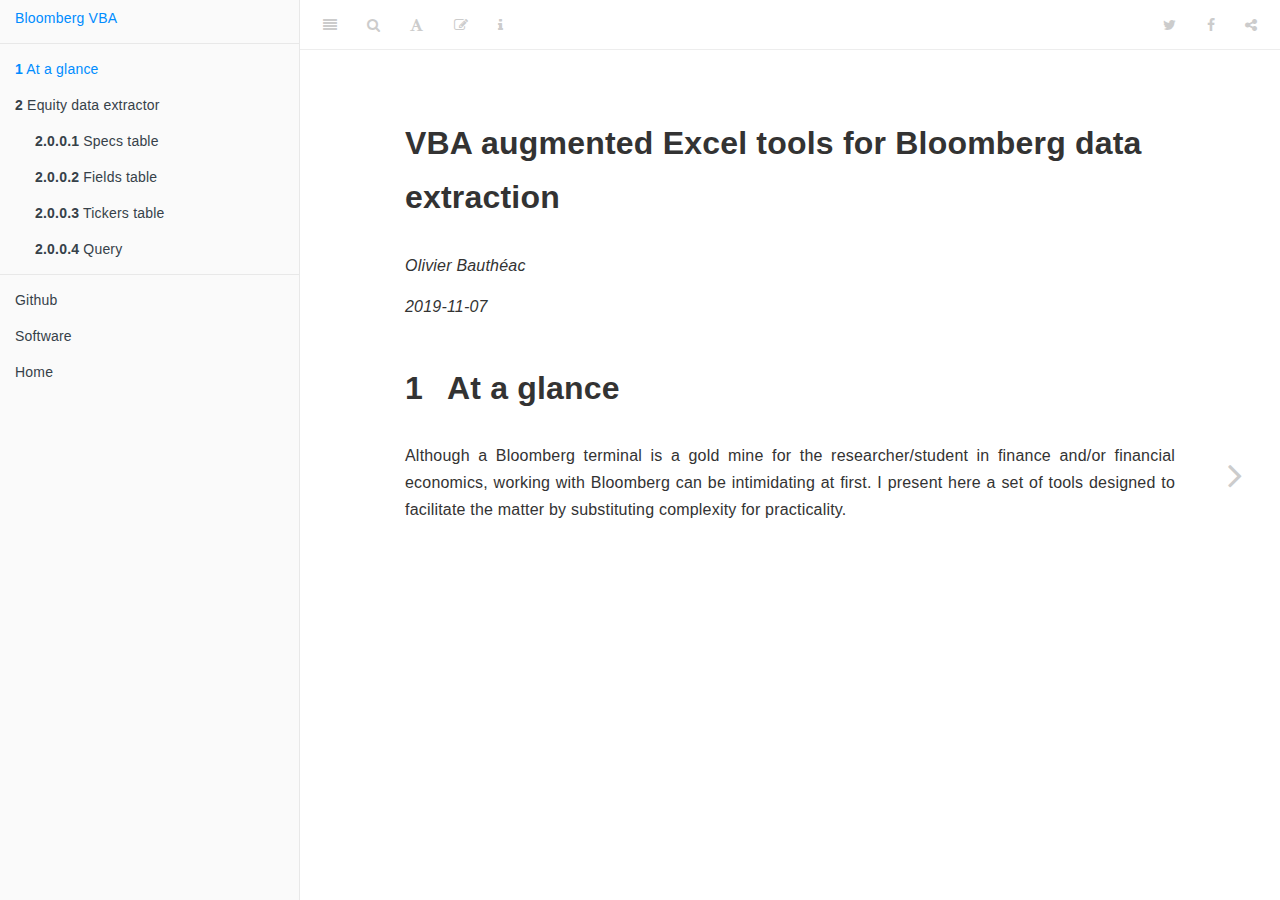
==== commit 7f1487f2: "Correct typo in toc" ====
--- a/_book/index.html
+++ b/_book/index.html
@@ -6,7 +6,7 @@
   <meta http-equiv="X-UA-Compatible" content="IE=edge" />
   <title>VBA augmented Excel tools for Bloomberg data extraction</title>
   <meta name="description" content="fintech" />
-  <meta name="generator" content="bookdown 0.14 and GitBook 2.6.7" />
+  <meta name="generator" content="bookdown 0.11 and GitBook 2.6.7" />
 
   <meta property="og:title" content="VBA augmented Excel tools for Bloomberg data extraction" />
   <meta property="og:type" content="book" />
@@ -24,7 +24,7 @@
 <meta name="author" content="Olivier Bauthéac" />
 
 
-<meta name="date" content="2019-10-09" />
+<meta name="date" content="2019-11-07" />
 
   <meta name="viewport" content="width=device-width, initial-scale=1" />
   <meta name="apple-mobile-web-app-capable" content="yes" />
@@ -32,7 +32,7 @@
   
   
 
-<link rel="next" href="equity-data-extractor.html"/>
+<link rel="next" href="equity-data-extractor.html">
 <script src="book_assets/jquery-2.2.3/jquery.min.js"></script>
 <link href="book_assets/gitbook-2.6.7/css/style.css" rel="stylesheet" />
 <link href="book_assets/gitbook-2.6.7/css/plugin-table.css" rel="stylesheet" />
@@ -40,9 +40,6 @@
 <link href="book_assets/gitbook-2.6.7/css/plugin-highlight.css" rel="stylesheet" />
 <link href="book_assets/gitbook-2.6.7/css/plugin-search.css" rel="stylesheet" />
 <link href="book_assets/gitbook-2.6.7/css/plugin-fontsettings.css" rel="stylesheet" />
-<link href="book_assets/gitbook-2.6.7/css/plugin-clipboard.css" rel="stylesheet" />
-
-
 
 
 
@@ -66,7 +63,7 @@
       <nav role="navigation">
 
 <ul class="summary">
-<li><a href="./">Bloomberg VBA</a></li>
+<li><a href="https://www.bautheac.com/software/BloombergVBA/_book/index.html">Bloomberg VBA</a></li>
 
 <li class="divider"></li>
 <li class="chapter" data-level="1" data-path="index.html"><a href="index.html"><i class="fa fa-check"></i><b>1</b> At a glance</a></li>
@@ -101,7 +98,7 @@
 <div id="header">
 <h1 class="title">VBA augmented Excel tools for Bloomberg data extraction</h1>
 <p class="author"><em>Olivier Bauthéac</em></p>
-<p class="date"><em>2019-10-09</em></p>
+<p class="date"><em>2019-11-07</em></p>
 </div>
 <div id="at-a-glance" class="section level1">
 <h1><span class="header-section-number">1</span> At a glance</h1>
@@ -131,13 +128,11 @@
   </div>
 <script src="book_assets/gitbook-2.6.7/js/app.min.js"></script>
 <script src="book_assets/gitbook-2.6.7/js/lunr.js"></script>
-<script src="book_assets/gitbook-2.6.7/js/clipboard.min.js"></script>
 <script src="book_assets/gitbook-2.6.7/js/plugin-search.js"></script>
 <script src="book_assets/gitbook-2.6.7/js/plugin-sharing.js"></script>
 <script src="book_assets/gitbook-2.6.7/js/plugin-fontsettings.js"></script>
 <script src="book_assets/gitbook-2.6.7/js/plugin-bookdown.js"></script>
 <script src="book_assets/gitbook-2.6.7/js/jquery.highlight.js"></script>
-<script src="book_assets/gitbook-2.6.7/js/plugin-clipboard.js"></script>
 <script>
 gitbook.require(["gitbook"], function(gitbook) {
 gitbook.start({
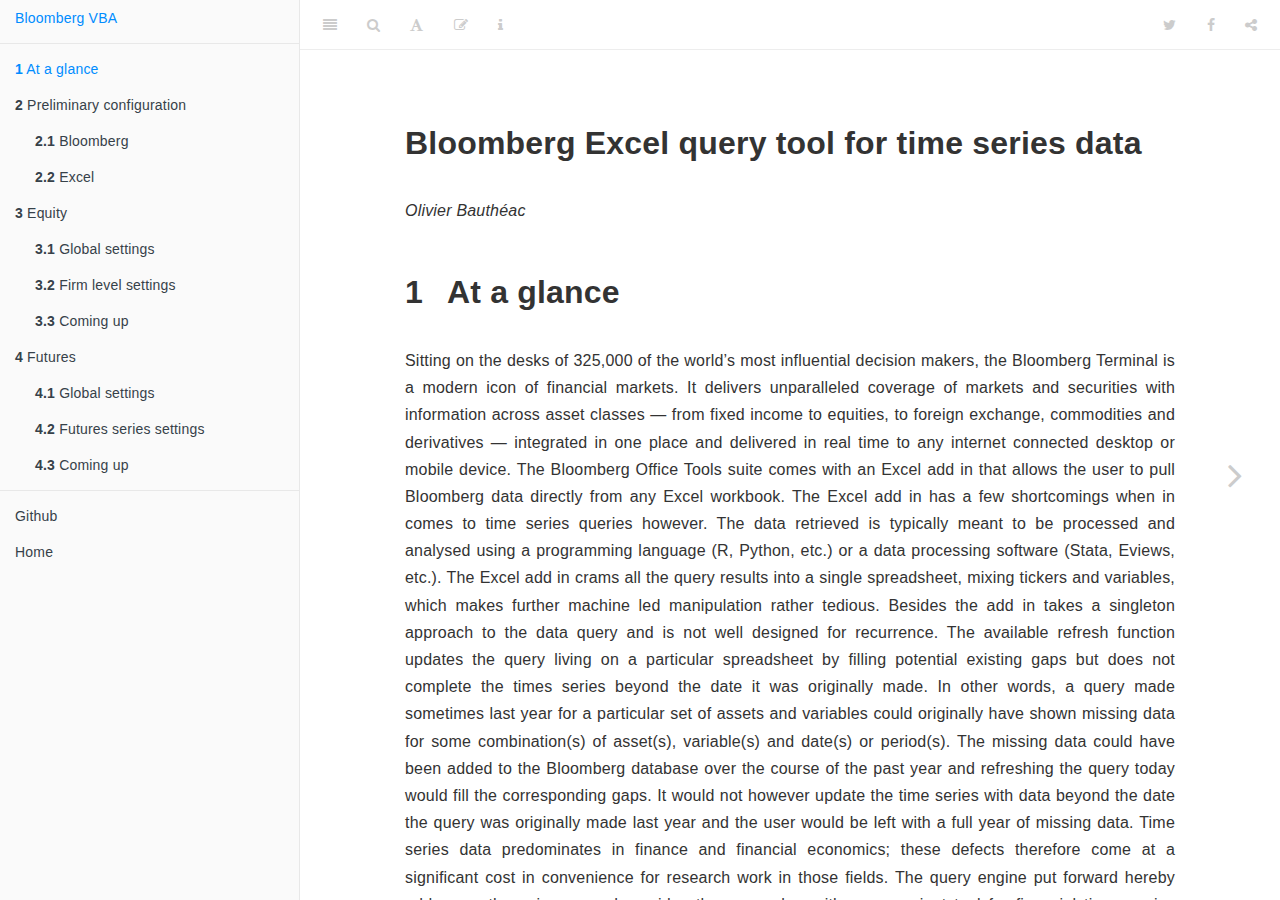
==== commit 17c5f4b4: "New brew" ====
--- a/_book/index.html
+++ b/_book/index.html
@@ -1,30 +1,29 @@
 <!DOCTYPE html>
-<html xmlns="http://www.w3.org/1999/xhtml" lang="" xml:lang="">
+<html lang="" xml:lang="">
 <head>
 
   <meta charset="utf-8" />
   <meta http-equiv="X-UA-Compatible" content="IE=edge" />
-  <title>VBA augmented Excel tools for Bloomberg data extraction</title>
-  <meta name="description" content="fintech" />
-  <meta name="generator" content="bookdown 0.11 and GitBook 2.6.7" />
+  <title>Bloomberg Excel query tool for time series data</title>
+  <meta name="description" content="Although a Bloomberg terminal is a gold mine for the researcher/student in finance and/or financial economics, working with Bloomberg can be intimidating at first. The Excel tool hereby put forward is designed to facilitate the matter by substituting complexity for practicality." />
+  <meta name="generator" content="bookdown 0.20 and GitBook 2.6.7" />
 
-  <meta property="og:title" content="VBA augmented Excel tools for Bloomberg data extraction" />
+  <meta property="og:title" content="Bloomberg Excel query tool for time series data" />
   <meta property="og:type" content="book" />
   
   
-  <meta property="og:description" content="fintech" />
-  <meta name="github-repo" content="bautheac/BloombergVBA" />
+  <meta property="og:description" content="Although a Bloomberg terminal is a gold mine for the researcher/student in finance and/or financial economics, working with Bloomberg can be intimidating at first. The Excel tool hereby put forward is designed to facilitate the matter by substituting complexity for practicality." />
+  <meta name="github-repo" content="bautheac/bbgvba" />
 
   <meta name="twitter:card" content="summary" />
-  <meta name="twitter:title" content="VBA augmented Excel tools for Bloomberg data extraction" />
+  <meta name="twitter:title" content="Bloomberg Excel query tool for time series data" />
   
-  <meta name="twitter:description" content="fintech" />
+  <meta name="twitter:description" content="Although a Bloomberg terminal is a gold mine for the researcher/student in finance and/or financial economics, working with Bloomberg can be intimidating at first. The Excel tool hereby put forward is designed to facilitate the matter by substituting complexity for practicality." />
   
 
 <meta name="author" content="Olivier Bauthéac" />
 
 
-<meta name="date" content="2019-11-07" />
 
   <meta name="viewport" content="width=device-width, initial-scale=1" />
   <meta name="apple-mobile-web-app-capable" content="yes" />
@@ -32,7 +31,7 @@
   
   
 
-<link rel="next" href="equity-data-extractor.html">
+<link rel="next" href="preliminary-configuration.html"/>
 <script src="book_assets/jquery-2.2.3/jquery.min.js"></script>
 <link href="book_assets/gitbook-2.6.7/css/style.css" rel="stylesheet" />
 <link href="book_assets/gitbook-2.6.7/css/plugin-table.css" rel="stylesheet" />
@@ -40,6 +39,7 @@
 <link href="book_assets/gitbook-2.6.7/css/plugin-highlight.css" rel="stylesheet" />
 <link href="book_assets/gitbook-2.6.7/css/plugin-search.css" rel="stylesheet" />
 <link href="book_assets/gitbook-2.6.7/css/plugin-fontsettings.css" rel="stylesheet" />
+<link href="book_assets/gitbook-2.6.7/css/plugin-clipboard.css" rel="stylesheet" />
 
 
 
@@ -47,6 +47,9 @@
 
 
 
+
+
+<script src="book_assets/accessible-code-block-0.0.1/empty-anchor.js"></script>
 
 
 
@@ -63,19 +66,35 @@
       <nav role="navigation">
 
 <ul class="summary">
-<li><a href="https://www.bautheac.com/software/BloombergVBA/_book/index.html">Bloomberg VBA</a></li>
+<li><a href="https://www.bautheac.com/tech/BloombergVBA/_book/index.html">Bloomberg VBA</a></li>
 
 <li class="divider"></li>
 <li class="chapter" data-level="1" data-path="index.html"><a href="index.html"><i class="fa fa-check"></i><b>1</b> At a glance</a></li>
-<li class="chapter" data-level="2" data-path="equity-data-extractor.html"><a href="equity-data-extractor.html"><i class="fa fa-check"></i><b>2</b> Equity data extractor</a><ul>
-<li class="chapter" data-level="2.0.0.1" data-path="equity-data-extractor.html"><a href="equity-data-extractor.html#specs-table"><i class="fa fa-check"></i><b>2.0.0.1</b> Specs table</a></li>
-<li class="chapter" data-level="2.0.0.2" data-path="equity-data-extractor.html"><a href="equity-data-extractor.html#fields-table"><i class="fa fa-check"></i><b>2.0.0.2</b> Fields table</a></li>
-<li class="chapter" data-level="2.0.0.3" data-path="equity-data-extractor.html"><a href="equity-data-extractor.html#tickers-table"><i class="fa fa-check"></i><b>2.0.0.3</b> Tickers table</a></li>
-<li class="chapter" data-level="2.0.0.4" data-path="equity-data-extractor.html"><a href="equity-data-extractor.html#query"><i class="fa fa-check"></i><b>2.0.0.4</b> Query</a></li>
+<li class="chapter" data-level="2" data-path="preliminary-configuration.html"><a href="preliminary-configuration.html"><i class="fa fa-check"></i><b>2</b> Preliminary configuration</a><ul>
+<li class="chapter" data-level="2.1" data-path="preliminary-configuration.html"><a href="preliminary-configuration.html#bloomberg"><i class="fa fa-check"></i><b>2.1</b> Bloomberg</a></li>
+<li class="chapter" data-level="2.2" data-path="preliminary-configuration.html"><a href="preliminary-configuration.html#excel"><i class="fa fa-check"></i><b>2.2</b> Excel</a></li>
+</ul></li>
+<li class="chapter" data-level="3" data-path="equity.html"><a href="equity.html"><i class="fa fa-check"></i><b>3</b> Equity</a><ul>
+<li class="chapter" data-level="3.1" data-path="equity.html"><a href="equity.html#global-settings"><i class="fa fa-check"></i><b>3.1</b> Global settings</a></li>
+<li class="chapter" data-level="3.2" data-path="equity.html"><a href="equity.html#firm-level-settings"><i class="fa fa-check"></i><b>3.2</b> Firm level settings</a></li>
+<li class="chapter" data-level="3.3" data-path="equity.html"><a href="equity.html#coming-up"><i class="fa fa-check"></i><b>3.3</b> Coming up</a><ul>
+<li class="chapter" data-level="3.3.1" data-path="equity.html"><a href="equity.html#parameters-table"><i class="fa fa-check"></i><b>3.3.1</b> Parameters table</a></li>
+<li class="chapter" data-level="3.3.2" data-path="equity.html"><a href="equity.html#fields-table"><i class="fa fa-check"></i><b>3.3.2</b> Fields table</a></li>
+<li class="chapter" data-level="3.3.3" data-path="equity.html"><a href="equity.html#tickers-table"><i class="fa fa-check"></i><b>3.3.3</b> Tickers table</a></li>
+<li class="chapter" data-level="3.3.4" data-path="equity.html"><a href="equity.html#static-data-table"><i class="fa fa-check"></i><b>3.3.4</b> Static data table</a></li>
+</ul></li>
+</ul></li>
+<li class="chapter" data-level="4" data-path="futures.html"><a href="futures.html"><i class="fa fa-check"></i><b>4</b> Futures</a><ul>
+<li class="chapter" data-level="4.1" data-path="equity.html"><a href="equity.html#global-settings"><i class="fa fa-check"></i><b>4.1</b> Global settings</a></li>
+<li class="chapter" data-level="4.2" data-path="futures.html"><a href="futures.html#futures-series-settings"><i class="fa fa-check"></i><b>4.2</b> Futures series settings</a></li>
+<li class="chapter" data-level="4.3" data-path="equity.html"><a href="equity.html#coming-up"><i class="fa fa-check"></i><b>4.3</b> Coming up</a><ul>
+<li class="chapter" data-level="4.3.1" data-path="equity.html"><a href="equity.html#parameters-table"><i class="fa fa-check"></i><b>4.3.1</b> Parameters table</a></li>
+<li class="chapter" data-level="4.3.2" data-path="equity.html"><a href="equity.html#fields-table"><i class="fa fa-check"></i><b>4.3.2</b> Fields table</a></li>
+<li class="chapter" data-level="4.3.3" data-path="equity.html"><a href="equity.html#tickers-table"><i class="fa fa-check"></i><b>4.3.3</b> Tickers table</a></li>
+</ul></li>
 </ul></li>
 <li class="divider"></li>
-<li><a href="https://github.com/bautheac/BloombergVBA">Github</a></li>
-<li><a href="http://bautheac.com/software.html">Software</a></li>
+<li><a href="https://github.com/bautheac/bbgvba">Github</a></li>
 <li><a href="http://bautheac.com/index.html">Home</a></li>
 
 </ul>
@@ -87,7 +106,7 @@
       <div class="body-inner">
         <div class="book-header" role="navigation">
           <h1>
-            <i class="fa fa-circle-o-notch fa-spin"></i><a href="./">VBA augmented Excel tools for Bloomberg data extraction</a>
+            <i class="fa fa-circle-o-notch fa-spin"></i><a href="./">Bloomberg Excel query tool for time series data</a>
           </h1>
         </div>
 
@@ -96,14 +115,12 @@
 
             <section class="normal" id="section-">
 <div id="header">
-<h1 class="title">VBA augmented Excel tools for Bloomberg data extraction</h1>
+<h1 class="title">Bloomberg Excel query tool for time series data</h1>
 <p class="author"><em>Olivier Bauthéac</em></p>
-<p class="date"><em>2019-11-07</em></p>
 </div>
 <div id="at-a-glance" class="section level1">
 <h1><span class="header-section-number">1</span> At a glance</h1>
-<p>Although a Bloomberg terminal is a gold mine for the researcher/student in finance and/or financial economics, working with Bloomberg can be intimidating at first. I present here a set of tools designed to facilitate the matter by substituting complexity for practicality.</p>
-
+<p>Sitting on the desks of 325,000 of the world’s most influential decision makers, the Bloomberg Terminal is a modern icon of financial markets. It delivers unparalleled coverage of markets and securities with information across asset classes — from fixed income to equities, to foreign exchange, commodities and derivatives — integrated in one place and delivered in real time to any internet connected desktop or mobile device. The Bloomberg Office Tools suite comes with an Excel add in that allows the user to pull Bloomberg data directly from any Excel workbook. The Excel add in has a few shortcomings when in comes to time series queries however. The data retrieved is typically meant to be processed and analysed using a programming language (R, Python, etc.) or a data processing software (Stata, Eviews, etc.). The Excel add in crams all the query results into a single spreadsheet, mixing tickers and variables, which makes further machine led manipulation rather tedious. Besides the add in takes a singleton approach to the data query and is not well designed for recurrence. The available refresh function updates the query living on a particular spreadsheet by filling potential existing gaps but does not complete the times series beyond the date it was originally made. In other words, a query made sometimes last year for a particular set of assets and variables could originally have shown missing data for some combination(s) of asset(s), variable(s) and date(s) or period(s). The missing data could have been added to the Bloomberg database over the course of the past year and refreshing the query today would fill the corresponding gaps. It would not however update the time series with data beyond the date the query was originally made last year and the user would be left with a full year of missing data. Time series data predominates in finance and financial economics; these defects therefore come at a significant cost in convenience for research work in those fields. The query engine put forward hereby addresses these issues and provides the researcher with a convenient tool for financial times series querying and updating.</p>
 </div>
 <div id="disqus_thread"></div>
 <script>
@@ -123,16 +140,18 @@
         </div>
       </div>
 
-<a href="equity-data-extractor.html" class="navigation navigation-next navigation-unique" aria-label="Next page"><i class="fa fa-angle-right"></i></a>
+<a href="preliminary-configuration.html" class="navigation navigation-next navigation-unique" aria-label="Next page"><i class="fa fa-angle-right"></i></a>
     </div>
   </div>
 <script src="book_assets/gitbook-2.6.7/js/app.min.js"></script>
 <script src="book_assets/gitbook-2.6.7/js/lunr.js"></script>
+<script src="book_assets/gitbook-2.6.7/js/clipboard.min.js"></script>
 <script src="book_assets/gitbook-2.6.7/js/plugin-search.js"></script>
 <script src="book_assets/gitbook-2.6.7/js/plugin-sharing.js"></script>
 <script src="book_assets/gitbook-2.6.7/js/plugin-fontsettings.js"></script>
 <script src="book_assets/gitbook-2.6.7/js/plugin-bookdown.js"></script>
 <script src="book_assets/gitbook-2.6.7/js/jquery.highlight.js"></script>
+<script src="book_assets/gitbook-2.6.7/js/plugin-clipboard.js"></script>
 <script>
 gitbook.require(["gitbook"], function(gitbook) {
 gitbook.start({
@@ -140,12 +159,11 @@
 "github": false,
 "facebook": true,
 "twitter": true,
-"google": false,
 "linkedin": false,
 "weibo": false,
 "instapaper": false,
 "vk": false,
-"all": ["facebook", "google", "twitter", "linkedin", "weibo", "instapaper"]
+"all": ["facebook", "twitter", "linkedin", "weibo", "instapaper"]
 },
 "fontsettings": {
 "theme": "white",
@@ -153,10 +171,14 @@
 "size": 2
 },
 "edit": {
-"link": "https://github.com/bautheac/MLWorkshop/edit/master/index.rmd",
+"link": "https://github.com/bautheac/BloombergVBA/edit/master/index.rmd",
 "text": "Edit"
 },
 "history": {
+"link": null,
+"text": null
+},
+"view": {
 "link": null,
 "text": null
 },
--- a/_book/book_assets/gitbook-2.6.7/css/plugin-clipboard.css
+++ b/_book/book_assets/gitbook-2.6.7/css/plugin-clipboard.css
@@ -0,0 +1,18 @@
+div.sourceCode {
+  position: relative;
+}
+
+.copy-to-clipboard-button {
+  position: absolute;
+  right: 0;
+  top: 0;
+  visibility: hidden;
+}
+
+.copy-to-clipboard-button:focus {
+  outline: 0;
+}
+
+div.sourceCode:hover > .copy-to-clipboard-button {
+  visibility: visible;
+}
--- a/_book/style.css
+++ b/_book/style.css
@@ -1,3 +1,11 @@
+img {
+    transition: all 1s;
+}
+
+img:hover {
+    transform: scale(1.1);
+}
+
 p.caption {
   color: #777;
   margin-top: 10px;
@@ -12,6 +20,6 @@
 pre code {
   white-space: inherit;
 }
-p {
+body {
   text-align: justify;
 }
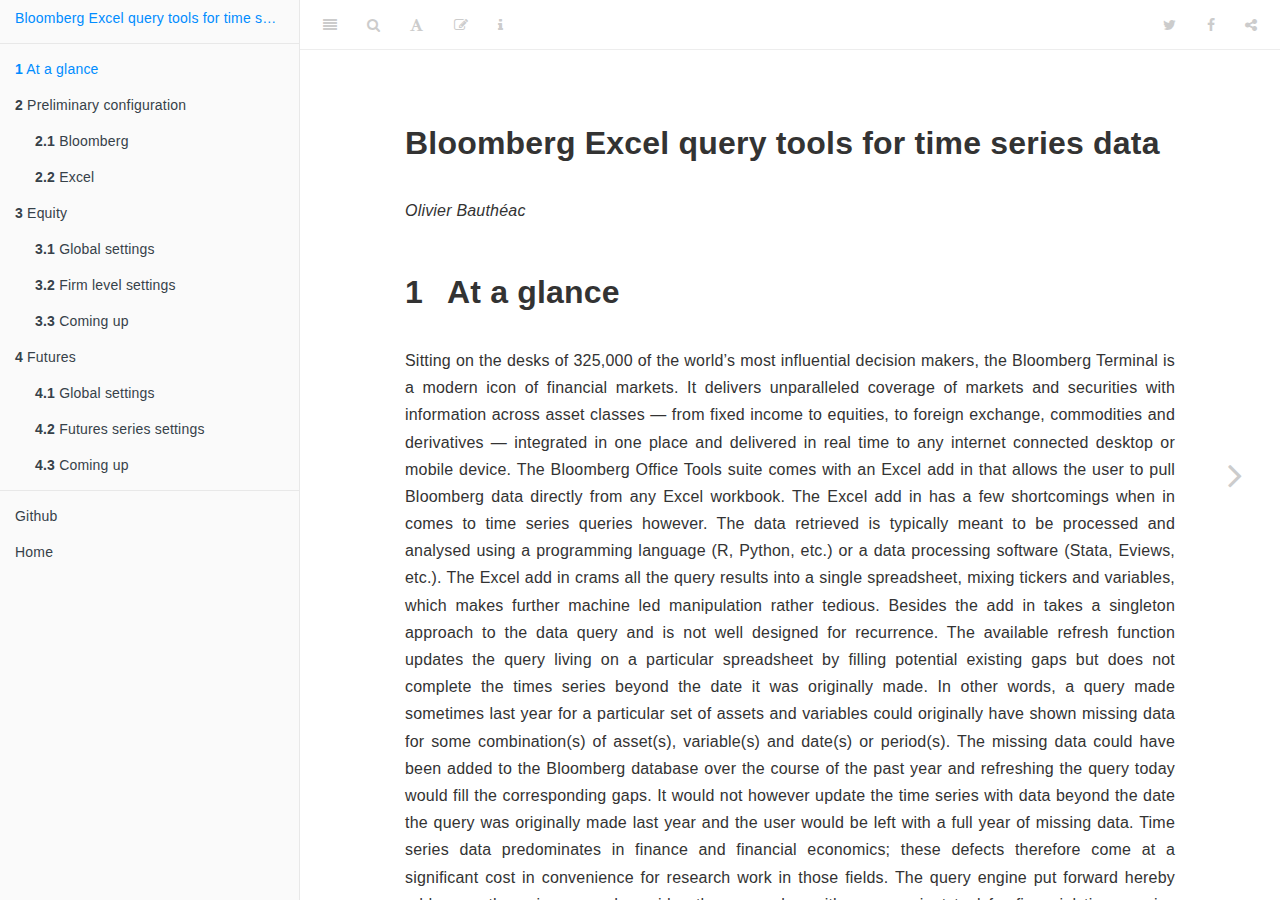
==== commit 49ff1553: "Update title" ====
--- a/_book/index.html
+++ b/_book/index.html
@@ -4,11 +4,11 @@
 
   <meta charset="utf-8" />
   <meta http-equiv="X-UA-Compatible" content="IE=edge" />
-  <title>Bloomberg Excel query tool for time series data</title>
+  <title>Bloomberg Excel query tools for time series data</title>
   <meta name="description" content="Although a Bloomberg terminal is a gold mine for the researcher/student in finance and/or financial economics, working with Bloomberg can be intimidating at first. The Excel tool hereby put forward is designed to facilitate the matter by substituting complexity for practicality." />
   <meta name="generator" content="bookdown 0.20 and GitBook 2.6.7" />
 
-  <meta property="og:title" content="Bloomberg Excel query tool for time series data" />
+  <meta property="og:title" content="Bloomberg Excel query tools for time series data" />
   <meta property="og:type" content="book" />
   
   
@@ -16,7 +16,7 @@
   <meta name="github-repo" content="bautheac/bbgvba" />
 
   <meta name="twitter:card" content="summary" />
-  <meta name="twitter:title" content="Bloomberg Excel query tool for time series data" />
+  <meta name="twitter:title" content="Bloomberg Excel query tools for time series data" />
   
   <meta name="twitter:description" content="Although a Bloomberg terminal is a gold mine for the researcher/student in finance and/or financial economics, working with Bloomberg can be intimidating at first. The Excel tool hereby put forward is designed to facilitate the matter by substituting complexity for practicality." />
   
@@ -66,7 +66,7 @@
       <nav role="navigation">
 
 <ul class="summary">
-<li><a href="https://www.bautheac.com/tech/BloombergVBA/_book/index.html">Bloomberg VBA</a></li>
+<li><a href="https://www.bautheac.com/tech/bbgvba/_book/index.html">Bloomberg Excel query tools for time series data</a></li>
 
 <li class="divider"></li>
 <li class="chapter" data-level="1" data-path="index.html"><a href="index.html"><i class="fa fa-check"></i><b>1</b> At a glance</a></li>
@@ -106,7 +106,7 @@
       <div class="body-inner">
         <div class="book-header" role="navigation">
           <h1>
-            <i class="fa fa-circle-o-notch fa-spin"></i><a href="./">Bloomberg Excel query tool for time series data</a>
+            <i class="fa fa-circle-o-notch fa-spin"></i><a href="./">Bloomberg Excel query tools for time series data</a>
           </h1>
         </div>
 
@@ -115,7 +115,7 @@
 
             <section class="normal" id="section-">
 <div id="header">
-<h1 class="title">Bloomberg Excel query tool for time series data</h1>
+<h1 class="title">Bloomberg Excel query tools for time series data</h1>
 <p class="author"><em>Olivier Bauthéac</em></p>
 </div>
 <div id="at-a-glance" class="section level1">
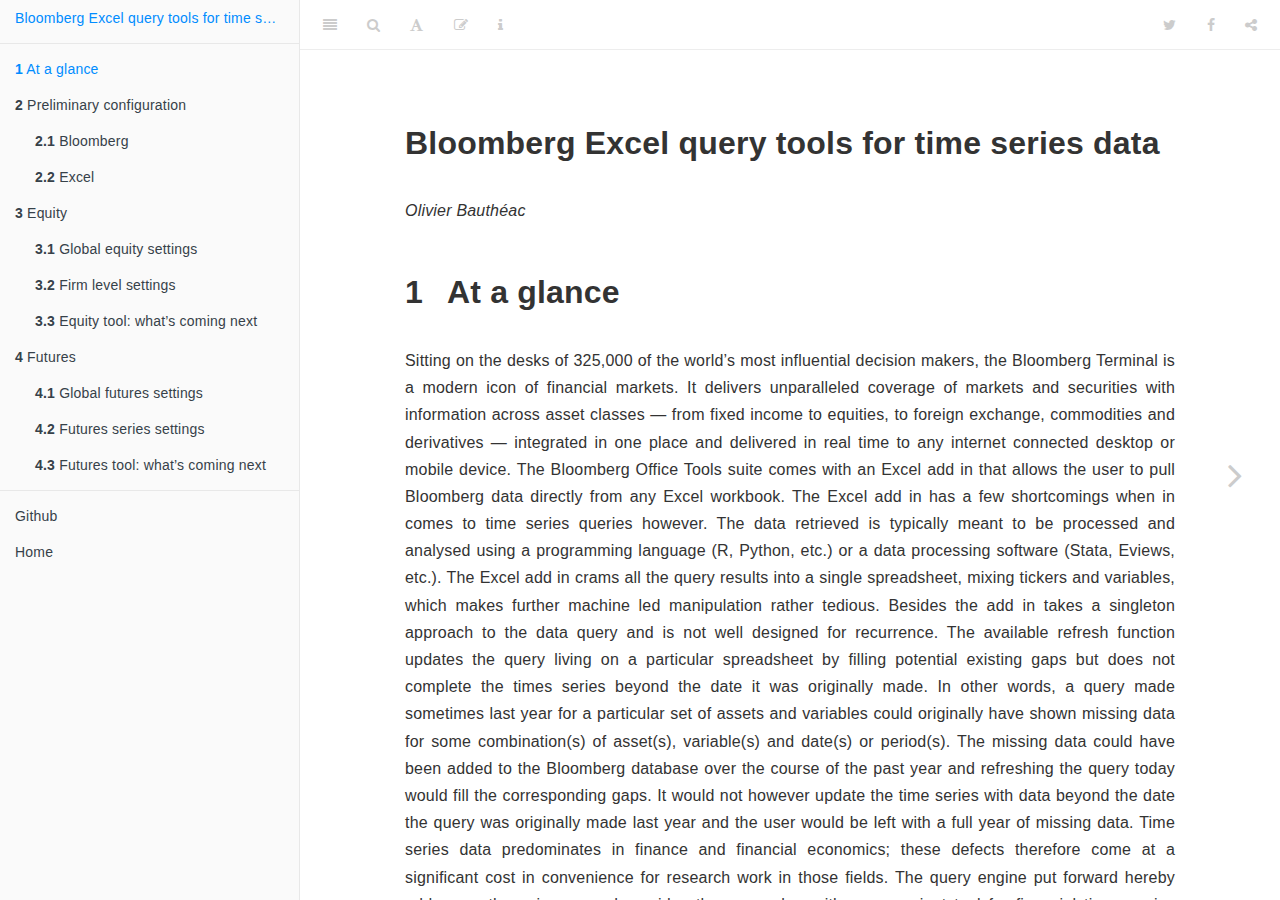
==== commit c6dd535c: "Update subsection titles for better navigation" ====
--- a/_book/index.html
+++ b/_book/index.html
@@ -75,9 +75,9 @@
 <li class="chapter" data-level="2.2" data-path="preliminary-configuration.html"><a href="preliminary-configuration.html#excel"><i class="fa fa-check"></i><b>2.2</b> Excel</a></li>
 </ul></li>
 <li class="chapter" data-level="3" data-path="equity.html"><a href="equity.html"><i class="fa fa-check"></i><b>3</b> Equity</a><ul>
-<li class="chapter" data-level="3.1" data-path="equity.html"><a href="equity.html#global-settings"><i class="fa fa-check"></i><b>3.1</b> Global settings</a></li>
+<li class="chapter" data-level="3.1" data-path="equity.html"><a href="equity.html#global-equity-settings"><i class="fa fa-check"></i><b>3.1</b> Global equity settings</a></li>
 <li class="chapter" data-level="3.2" data-path="equity.html"><a href="equity.html#firm-level-settings"><i class="fa fa-check"></i><b>3.2</b> Firm level settings</a></li>
-<li class="chapter" data-level="3.3" data-path="equity.html"><a href="equity.html#coming-up"><i class="fa fa-check"></i><b>3.3</b> Coming up</a><ul>
+<li class="chapter" data-level="3.3" data-path="equity.html"><a href="equity.html#equity-tool-whats-coming-next"><i class="fa fa-check"></i><b>3.3</b> Equity tool: what’s coming next</a><ul>
 <li class="chapter" data-level="3.3.1" data-path="equity.html"><a href="equity.html#parameters-table"><i class="fa fa-check"></i><b>3.3.1</b> Parameters table</a></li>
 <li class="chapter" data-level="3.3.2" data-path="equity.html"><a href="equity.html#fields-table"><i class="fa fa-check"></i><b>3.3.2</b> Fields table</a></li>
 <li class="chapter" data-level="3.3.3" data-path="equity.html"><a href="equity.html#tickers-table"><i class="fa fa-check"></i><b>3.3.3</b> Tickers table</a></li>
@@ -85,9 +85,9 @@
 </ul></li>
 </ul></li>
 <li class="chapter" data-level="4" data-path="futures.html"><a href="futures.html"><i class="fa fa-check"></i><b>4</b> Futures</a><ul>
-<li class="chapter" data-level="4.1" data-path="equity.html"><a href="equity.html#global-settings"><i class="fa fa-check"></i><b>4.1</b> Global settings</a></li>
+<li class="chapter" data-level="4.1" data-path="futures.html"><a href="futures.html#global-futures-settings"><i class="fa fa-check"></i><b>4.1</b> Global futures settings</a></li>
 <li class="chapter" data-level="4.2" data-path="futures.html"><a href="futures.html#futures-series-settings"><i class="fa fa-check"></i><b>4.2</b> Futures series settings</a></li>
-<li class="chapter" data-level="4.3" data-path="equity.html"><a href="equity.html#coming-up"><i class="fa fa-check"></i><b>4.3</b> Coming up</a><ul>
+<li class="chapter" data-level="4.3" data-path="futures.html"><a href="futures.html#futures-tool-whats-coming-next"><i class="fa fa-check"></i><b>4.3</b> Futures tool: what’s coming next</a><ul>
 <li class="chapter" data-level="4.3.1" data-path="equity.html"><a href="equity.html#parameters-table"><i class="fa fa-check"></i><b>4.3.1</b> Parameters table</a></li>
 <li class="chapter" data-level="4.3.2" data-path="equity.html"><a href="equity.html#fields-table"><i class="fa fa-check"></i><b>4.3.2</b> Fields table</a></li>
 <li class="chapter" data-level="4.3.3" data-path="equity.html"><a href="equity.html#tickers-table"><i class="fa fa-check"></i><b>4.3.3</b> Tickers table</a></li>
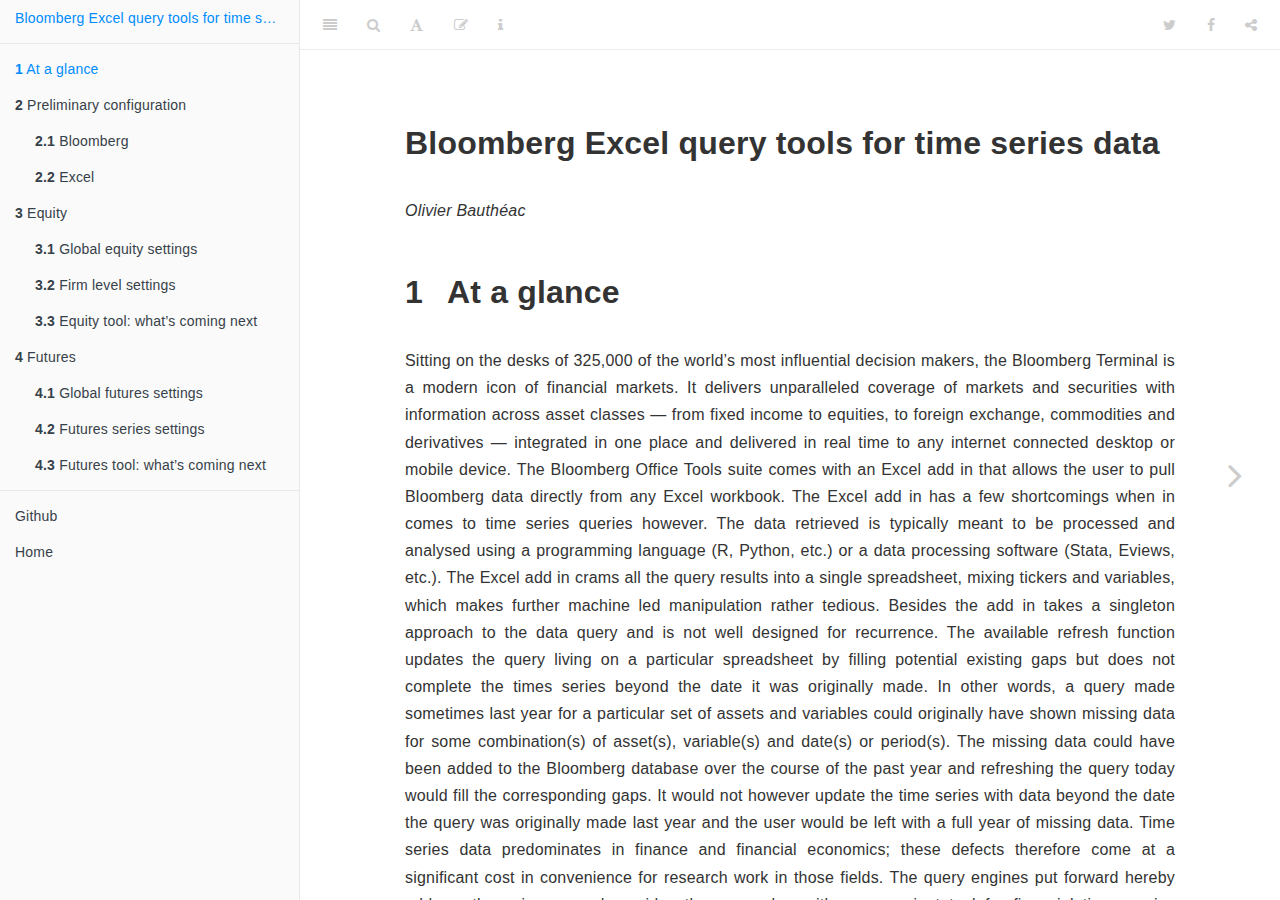
==== commit 48846a49: "Fix typos" ====
--- a/_book/index.html
+++ b/_book/index.html
@@ -120,7 +120,7 @@
 </div>
 <div id="at-a-glance" class="section level1">
 <h1><span class="header-section-number">1</span> At a glance</h1>
-<p>Sitting on the desks of 325,000 of the world’s most influential decision makers, the Bloomberg Terminal is a modern icon of financial markets. It delivers unparalleled coverage of markets and securities with information across asset classes — from fixed income to equities, to foreign exchange, commodities and derivatives — integrated in one place and delivered in real time to any internet connected desktop or mobile device. The Bloomberg Office Tools suite comes with an Excel add in that allows the user to pull Bloomberg data directly from any Excel workbook. The Excel add in has a few shortcomings when in comes to time series queries however. The data retrieved is typically meant to be processed and analysed using a programming language (R, Python, etc.) or a data processing software (Stata, Eviews, etc.). The Excel add in crams all the query results into a single spreadsheet, mixing tickers and variables, which makes further machine led manipulation rather tedious. Besides the add in takes a singleton approach to the data query and is not well designed for recurrence. The available refresh function updates the query living on a particular spreadsheet by filling potential existing gaps but does not complete the times series beyond the date it was originally made. In other words, a query made sometimes last year for a particular set of assets and variables could originally have shown missing data for some combination(s) of asset(s), variable(s) and date(s) or period(s). The missing data could have been added to the Bloomberg database over the course of the past year and refreshing the query today would fill the corresponding gaps. It would not however update the time series with data beyond the date the query was originally made last year and the user would be left with a full year of missing data. Time series data predominates in finance and financial economics; these defects therefore come at a significant cost in convenience for research work in those fields. The query engine put forward hereby addresses these issues and provides the researcher with a convenient tool for financial times series querying and updating.</p>
+<p>Sitting on the desks of 325,000 of the world’s most influential decision makers, the Bloomberg Terminal is a modern icon of financial markets. It delivers unparalleled coverage of markets and securities with information across asset classes — from fixed income to equities, to foreign exchange, commodities and derivatives — integrated in one place and delivered in real time to any internet connected desktop or mobile device. The Bloomberg Office Tools suite comes with an Excel add in that allows the user to pull Bloomberg data directly from any Excel workbook. The Excel add in has a few shortcomings when in comes to time series queries however. The data retrieved is typically meant to be processed and analysed using a programming language (R, Python, etc.) or a data processing software (Stata, Eviews, etc.). The Excel add in crams all the query results into a single spreadsheet, mixing tickers and variables, which makes further machine led manipulation rather tedious. Besides the add in takes a singleton approach to the data query and is not well designed for recurrence. The available refresh function updates the query living on a particular spreadsheet by filling potential existing gaps but does not complete the times series beyond the date it was originally made. In other words, a query made sometimes last year for a particular set of assets and variables could originally have shown missing data for some combination(s) of asset(s), variable(s) and date(s) or period(s). The missing data could have been added to the Bloomberg database over the course of the past year and refreshing the query today would fill the corresponding gaps. It would not however update the time series with data beyond the date the query was originally made last year and the user would be left with a full year of missing data. Time series data predominates in finance and financial economics; these defects therefore come at a significant cost in convenience for research work in those fields. The query engines put forward hereby address these issues and provides the researcher with a convenient tool for financial times series querying and updating.</p>
 </div>
 <div id="disqus_thread"></div>
 <script>
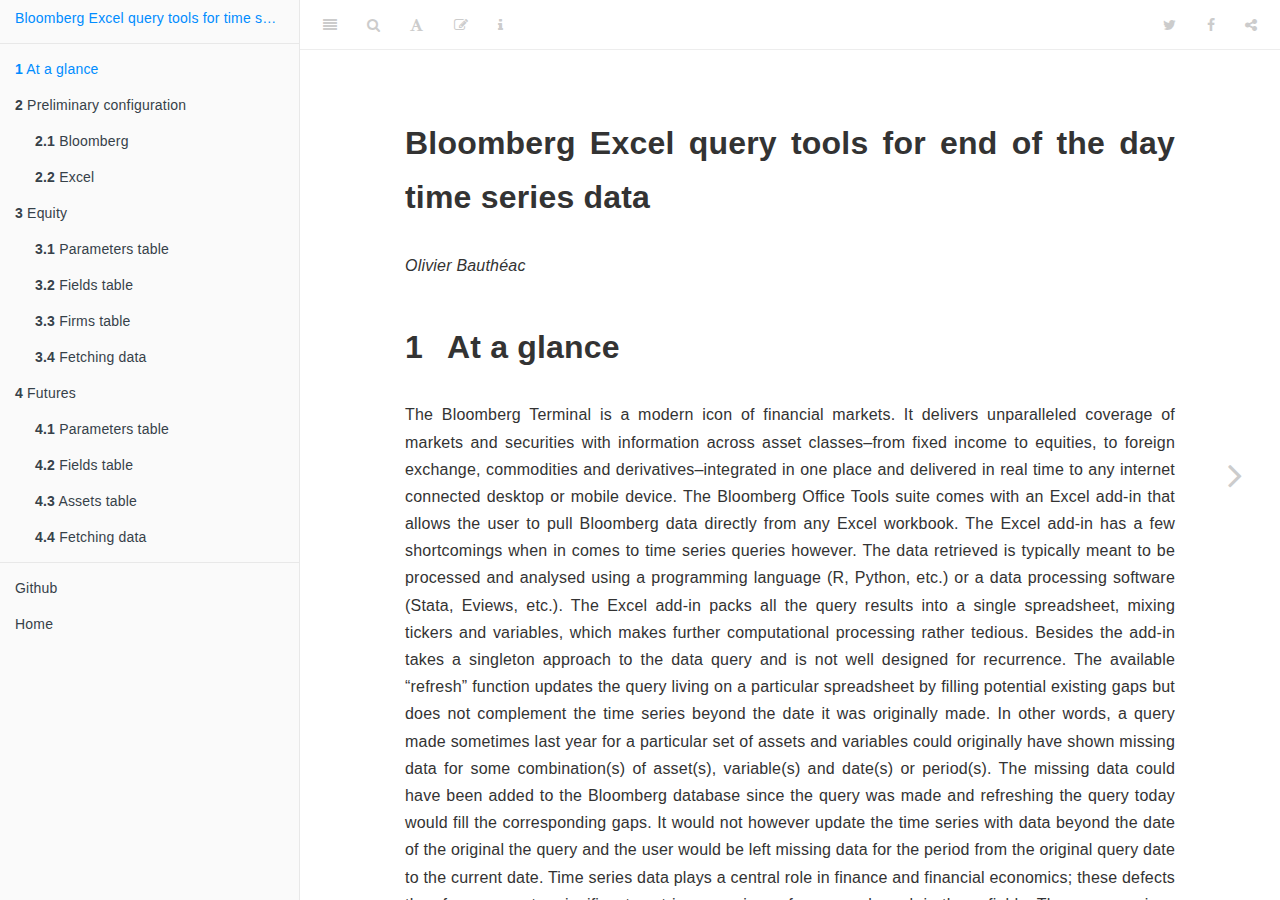
==== commit 370aa542: "Upgrade to advanced versions" ====
--- a/_book/index.html
+++ b/_book/index.html
@@ -4,21 +4,21 @@
 
   <meta charset="utf-8" />
   <meta http-equiv="X-UA-Compatible" content="IE=edge" />
-  <title>Bloomberg Excel query tools for time series data</title>
-  <meta name="description" content="Although a Bloomberg terminal is a gold mine for the researcher/student in finance and/or financial economics, working with Bloomberg can be intimidating at first. The Excel tool hereby put forward is designed to facilitate the matter by substituting complexity for practicality." />
+  <title>Bloomberg Excel query tools for end of the day time series data</title>
+  <meta name="description" content="Excel tools for systematic end of the day (EOD) data retrieval from Bloomberg." />
   <meta name="generator" content="bookdown 0.20 and GitBook 2.6.7" />
 
-  <meta property="og:title" content="Bloomberg Excel query tools for time series data" />
+  <meta property="og:title" content="Bloomberg Excel query tools for end of the day time series data" />
   <meta property="og:type" content="book" />
   
   
-  <meta property="og:description" content="Although a Bloomberg terminal is a gold mine for the researcher/student in finance and/or financial economics, working with Bloomberg can be intimidating at first. The Excel tool hereby put forward is designed to facilitate the matter by substituting complexity for practicality." />
+  <meta property="og:description" content="Excel tools for systematic end of the day (EOD) data retrieval from Bloomberg." />
   <meta name="github-repo" content="bautheac/bbgvba" />
 
   <meta name="twitter:card" content="summary" />
-  <meta name="twitter:title" content="Bloomberg Excel query tools for time series data" />
+  <meta name="twitter:title" content="Bloomberg Excel query tools for end of the day time series data" />
   
-  <meta name="twitter:description" content="Although a Bloomberg terminal is a gold mine for the researcher/student in finance and/or financial economics, working with Bloomberg can be intimidating at first. The Excel tool hereby put forward is designed to facilitate the matter by substituting complexity for practicality." />
+  <meta name="twitter:description" content="Excel tools for systematic end of the day (EOD) data retrieval from Bloomberg." />
   
 
 <meta name="author" content="Olivier Bauthéac" />
@@ -75,23 +75,16 @@
 <li class="chapter" data-level="2.2" data-path="preliminary-configuration.html"><a href="preliminary-configuration.html#excel"><i class="fa fa-check"></i><b>2.2</b> Excel</a></li>
 </ul></li>
 <li class="chapter" data-level="3" data-path="equity.html"><a href="equity.html"><i class="fa fa-check"></i><b>3</b> Equity</a><ul>
-<li class="chapter" data-level="3.1" data-path="equity.html"><a href="equity.html#global-equity-settings"><i class="fa fa-check"></i><b>3.1</b> Global equity settings</a></li>
-<li class="chapter" data-level="3.2" data-path="equity.html"><a href="equity.html#firm-level-settings"><i class="fa fa-check"></i><b>3.2</b> Firm level settings</a></li>
-<li class="chapter" data-level="3.3" data-path="equity.html"><a href="equity.html#equity-tool-whats-coming-next"><i class="fa fa-check"></i><b>3.3</b> Equity tool: what’s coming next</a><ul>
-<li class="chapter" data-level="3.3.1" data-path="equity.html"><a href="equity.html#parameters-table"><i class="fa fa-check"></i><b>3.3.1</b> Parameters table</a></li>
-<li class="chapter" data-level="3.3.2" data-path="equity.html"><a href="equity.html#fields-table"><i class="fa fa-check"></i><b>3.3.2</b> Fields table</a></li>
-<li class="chapter" data-level="3.3.3" data-path="equity.html"><a href="equity.html#tickers-table"><i class="fa fa-check"></i><b>3.3.3</b> Tickers table</a></li>
-<li class="chapter" data-level="3.3.4" data-path="equity.html"><a href="equity.html#static-data-table"><i class="fa fa-check"></i><b>3.3.4</b> Static data table</a></li>
-</ul></li>
+<li class="chapter" data-level="3.1" data-path="equity.html"><a href="equity.html#parameters-table"><i class="fa fa-check"></i><b>3.1</b> Parameters table</a></li>
+<li class="chapter" data-level="3.2" data-path="equity.html"><a href="equity.html#fields-table"><i class="fa fa-check"></i><b>3.2</b> Fields table</a></li>
+<li class="chapter" data-level="3.3" data-path="equity.html"><a href="equity.html#firms-table"><i class="fa fa-check"></i><b>3.3</b> Firms table</a></li>
+<li class="chapter" data-level="3.4" data-path="equity.html"><a href="equity.html#fetching-data"><i class="fa fa-check"></i><b>3.4</b> Fetching data</a></li>
 </ul></li>
 <li class="chapter" data-level="4" data-path="futures.html"><a href="futures.html"><i class="fa fa-check"></i><b>4</b> Futures</a><ul>
-<li class="chapter" data-level="4.1" data-path="futures.html"><a href="futures.html#global-futures-settings"><i class="fa fa-check"></i><b>4.1</b> Global futures settings</a></li>
-<li class="chapter" data-level="4.2" data-path="futures.html"><a href="futures.html#futures-series-settings"><i class="fa fa-check"></i><b>4.2</b> Futures series settings</a></li>
-<li class="chapter" data-level="4.3" data-path="futures.html"><a href="futures.html#futures-tool-whats-coming-next"><i class="fa fa-check"></i><b>4.3</b> Futures tool: what’s coming next</a><ul>
-<li class="chapter" data-level="4.3.1" data-path="equity.html"><a href="equity.html#parameters-table"><i class="fa fa-check"></i><b>4.3.1</b> Parameters table</a></li>
-<li class="chapter" data-level="4.3.2" data-path="equity.html"><a href="equity.html#fields-table"><i class="fa fa-check"></i><b>4.3.2</b> Fields table</a></li>
-<li class="chapter" data-level="4.3.3" data-path="equity.html"><a href="equity.html#tickers-table"><i class="fa fa-check"></i><b>4.3.3</b> Tickers table</a></li>
-</ul></li>
+<li class="chapter" data-level="4.1" data-path="equity.html"><a href="equity.html#parameters-table"><i class="fa fa-check"></i><b>4.1</b> Parameters table</a></li>
+<li class="chapter" data-level="4.2" data-path="equity.html"><a href="equity.html#fields-table"><i class="fa fa-check"></i><b>4.2</b> Fields table</a></li>
+<li class="chapter" data-level="4.3" data-path="futures.html"><a href="futures.html#assets-table"><i class="fa fa-check"></i><b>4.3</b> Assets table</a></li>
+<li class="chapter" data-level="4.4" data-path="equity.html"><a href="equity.html#fetching-data"><i class="fa fa-check"></i><b>4.4</b> Fetching data</a></li>
 </ul></li>
 <li class="divider"></li>
 <li><a href="https://github.com/bautheac/bbgvba">Github</a></li>
@@ -106,7 +99,7 @@
       <div class="body-inner">
         <div class="book-header" role="navigation">
           <h1>
-            <i class="fa fa-circle-o-notch fa-spin"></i><a href="./">Bloomberg Excel query tools for time series data</a>
+            <i class="fa fa-circle-o-notch fa-spin"></i><a href="./">Bloomberg Excel query tools for end of the day time series data</a>
           </h1>
         </div>
 
@@ -115,12 +108,12 @@
 
             <section class="normal" id="section-">
 <div id="header">
-<h1 class="title">Bloomberg Excel query tools for time series data</h1>
+<h1 class="title">Bloomberg Excel query tools for end of the day time series data</h1>
 <p class="author"><em>Olivier Bauthéac</em></p>
 </div>
 <div id="at-a-glance" class="section level1">
 <h1><span class="header-section-number">1</span> At a glance</h1>
-<p>Sitting on the desks of 325,000 of the world’s most influential decision makers, the Bloomberg Terminal is a modern icon of financial markets. It delivers unparalleled coverage of markets and securities with information across asset classes — from fixed income to equities, to foreign exchange, commodities and derivatives — integrated in one place and delivered in real time to any internet connected desktop or mobile device. The Bloomberg Office Tools suite comes with an Excel add in that allows the user to pull Bloomberg data directly from any Excel workbook. The Excel add in has a few shortcomings when in comes to time series queries however. The data retrieved is typically meant to be processed and analysed using a programming language (R, Python, etc.) or a data processing software (Stata, Eviews, etc.). The Excel add in crams all the query results into a single spreadsheet, mixing tickers and variables, which makes further machine led manipulation rather tedious. Besides the add in takes a singleton approach to the data query and is not well designed for recurrence. The available refresh function updates the query living on a particular spreadsheet by filling potential existing gaps but does not complete the times series beyond the date it was originally made. In other words, a query made sometimes last year for a particular set of assets and variables could originally have shown missing data for some combination(s) of asset(s), variable(s) and date(s) or period(s). The missing data could have been added to the Bloomberg database over the course of the past year and refreshing the query today would fill the corresponding gaps. It would not however update the time series with data beyond the date the query was originally made last year and the user would be left with a full year of missing data. Time series data predominates in finance and financial economics; these defects therefore come at a significant cost in convenience for research work in those fields. The query engines put forward hereby address these issues and provides the researcher with a convenient tool for financial times series querying and updating.</p>
+<p>The Bloomberg Terminal is a modern icon of financial markets. It delivers unparalleled coverage of markets and securities with information across asset classes–from fixed income to equities, to foreign exchange, commodities and derivatives–integrated in one place and delivered in real time to any internet connected desktop or mobile device. The Bloomberg Office Tools suite comes with an Excel add-in that allows the user to pull Bloomberg data directly from any Excel workbook. The Excel add-in has a few shortcomings when in comes to time series queries however. The data retrieved is typically meant to be processed and analysed using a programming language (R, Python, etc.) or a data processing software (Stata, Eviews, etc.). The Excel add-in packs all the query results into a single spreadsheet, mixing tickers and variables, which makes further computational processing rather tedious. Besides the add-in takes a singleton approach to the data query and is not well designed for recurrence. The available “refresh” function updates the query living on a particular spreadsheet by filling potential existing gaps but does not complement the time series beyond the date it was originally made. In other words, a query made sometimes last year for a particular set of assets and variables could originally have shown missing data for some combination(s) of asset(s), variable(s) and date(s) or period(s). The missing data could have been added to the Bloomberg database since the query was made and refreshing the query today would fill the corresponding gaps. It would not however update the time series with data beyond the date of the original the query and the user would be left missing data for the period from the original query date to the current date. Time series data plays a central role in finance and financial economics; these defects therefore come at a significant cost in convenience for research work in those fields. The query engines offered here address these issues and provide the researcher with convenient tools for querying and updating financial end of the day time series data.</p>
 </div>
 <div id="disqus_thread"></div>
 <script>
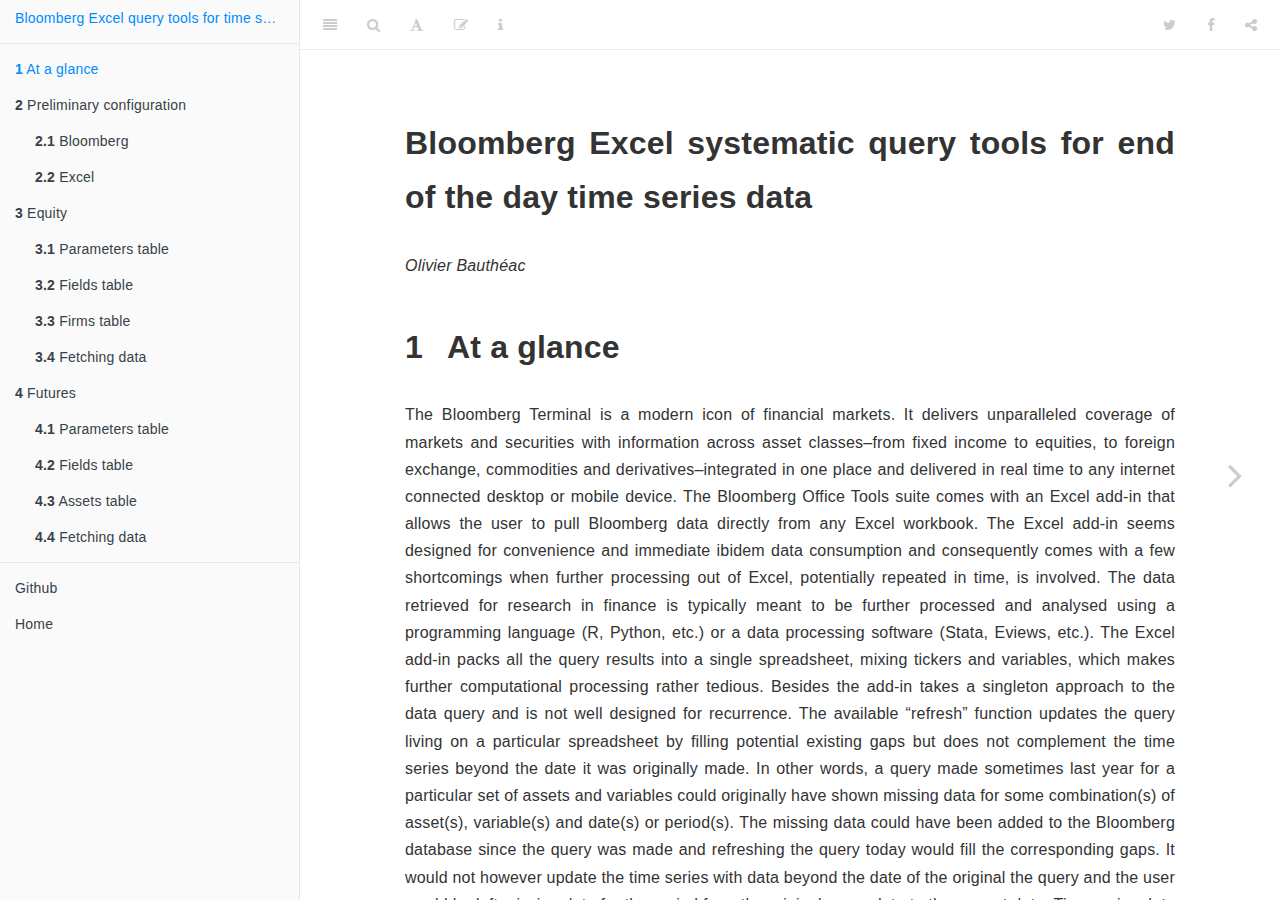
==== commit 9287c41a: "Fix 'At a glance' section" ====
--- a/_book/index.html
+++ b/_book/index.html
@@ -4,11 +4,11 @@
 
   <meta charset="utf-8" />
   <meta http-equiv="X-UA-Compatible" content="IE=edge" />
-  <title>Bloomberg Excel query tools for end of the day time series data</title>
+  <title>Bloomberg Excel systematic query tools for end of the day time series data</title>
   <meta name="description" content="Excel tools for systematic end of the day (EOD) data retrieval from Bloomberg." />
   <meta name="generator" content="bookdown 0.20 and GitBook 2.6.7" />
 
-  <meta property="og:title" content="Bloomberg Excel query tools for end of the day time series data" />
+  <meta property="og:title" content="Bloomberg Excel systematic query tools for end of the day time series data" />
   <meta property="og:type" content="book" />
   
   
@@ -16,7 +16,7 @@
   <meta name="github-repo" content="bautheac/bbgvba" />
 
   <meta name="twitter:card" content="summary" />
-  <meta name="twitter:title" content="Bloomberg Excel query tools for end of the day time series data" />
+  <meta name="twitter:title" content="Bloomberg Excel systematic query tools for end of the day time series data" />
   
   <meta name="twitter:description" content="Excel tools for systematic end of the day (EOD) data retrieval from Bloomberg." />
   
@@ -99,7 +99,7 @@
       <div class="body-inner">
         <div class="book-header" role="navigation">
           <h1>
-            <i class="fa fa-circle-o-notch fa-spin"></i><a href="./">Bloomberg Excel query tools for end of the day time series data</a>
+            <i class="fa fa-circle-o-notch fa-spin"></i><a href="./">Bloomberg Excel systematic query tools for end of the day time series data</a>
           </h1>
         </div>
 
@@ -108,12 +108,12 @@
 
             <section class="normal" id="section-">
 <div id="header">
-<h1 class="title">Bloomberg Excel query tools for end of the day time series data</h1>
+<h1 class="title">Bloomberg Excel systematic query tools for end of the day time series data</h1>
 <p class="author"><em>Olivier Bauthéac</em></p>
 </div>
 <div id="at-a-glance" class="section level1">
 <h1><span class="header-section-number">1</span> At a glance</h1>
-<p>The Bloomberg Terminal is a modern icon of financial markets. It delivers unparalleled coverage of markets and securities with information across asset classes–from fixed income to equities, to foreign exchange, commodities and derivatives–integrated in one place and delivered in real time to any internet connected desktop or mobile device. The Bloomberg Office Tools suite comes with an Excel add-in that allows the user to pull Bloomberg data directly from any Excel workbook. The Excel add-in has a few shortcomings when in comes to time series queries however. The data retrieved is typically meant to be processed and analysed using a programming language (R, Python, etc.) or a data processing software (Stata, Eviews, etc.). The Excel add-in packs all the query results into a single spreadsheet, mixing tickers and variables, which makes further computational processing rather tedious. Besides the add-in takes a singleton approach to the data query and is not well designed for recurrence. The available “refresh” function updates the query living on a particular spreadsheet by filling potential existing gaps but does not complement the time series beyond the date it was originally made. In other words, a query made sometimes last year for a particular set of assets and variables could originally have shown missing data for some combination(s) of asset(s), variable(s) and date(s) or period(s). The missing data could have been added to the Bloomberg database since the query was made and refreshing the query today would fill the corresponding gaps. It would not however update the time series with data beyond the date of the original the query and the user would be left missing data for the period from the original query date to the current date. Time series data plays a central role in finance and financial economics; these defects therefore come at a significant cost in convenience for research work in those fields. The query engines offered here address these issues and provide the researcher with convenient tools for querying and updating financial end of the day time series data.</p>
+<p>The Bloomberg Terminal is a modern icon of financial markets. It delivers unparalleled coverage of markets and securities with information across asset classes–from fixed income to equities, to foreign exchange, commodities and derivatives–integrated in one place and delivered in real time to any internet connected desktop or mobile device. The Bloomberg Office Tools suite comes with an Excel add-in that allows the user to pull Bloomberg data directly from any Excel workbook. The Excel add-in seems designed for convenience and immediate ibidem data consumption and consequently comes with a few shortcomings when further processing out of Excel, potentially repeated in time, is involved. The data retrieved for research in finance is typically meant to be further processed and analysed using a programming language (R, Python, etc.) or a data processing software (Stata, Eviews, etc.). The Excel add-in packs all the query results into a single spreadsheet, mixing tickers and variables, which makes further computational processing rather tedious. Besides the add-in takes a singleton approach to the data query and is not well designed for recurrence. The available “refresh” function updates the query living on a particular spreadsheet by filling potential existing gaps but does not complement the time series beyond the date it was originally made. In other words, a query made sometimes last year for a particular set of assets and variables could originally have shown missing data for some combination(s) of asset(s), variable(s) and date(s) or period(s). The missing data could have been added to the Bloomberg database since the query was made and refreshing the query today would fill the corresponding gaps. It would not however update the time series with data beyond the date of the original the query and the user would be left missing data for the period from the original query date to the current date. Time series data plays a central role in finance and financial economics; these defects therefore come at a significant cost in convenience for research work in those fields. The query engines offered here address these issues and provide the researcher with convenient tools for querying and updating financial end of the day time series data.</p>
 </div>
 <div id="disqus_thread"></div>
 <script>
